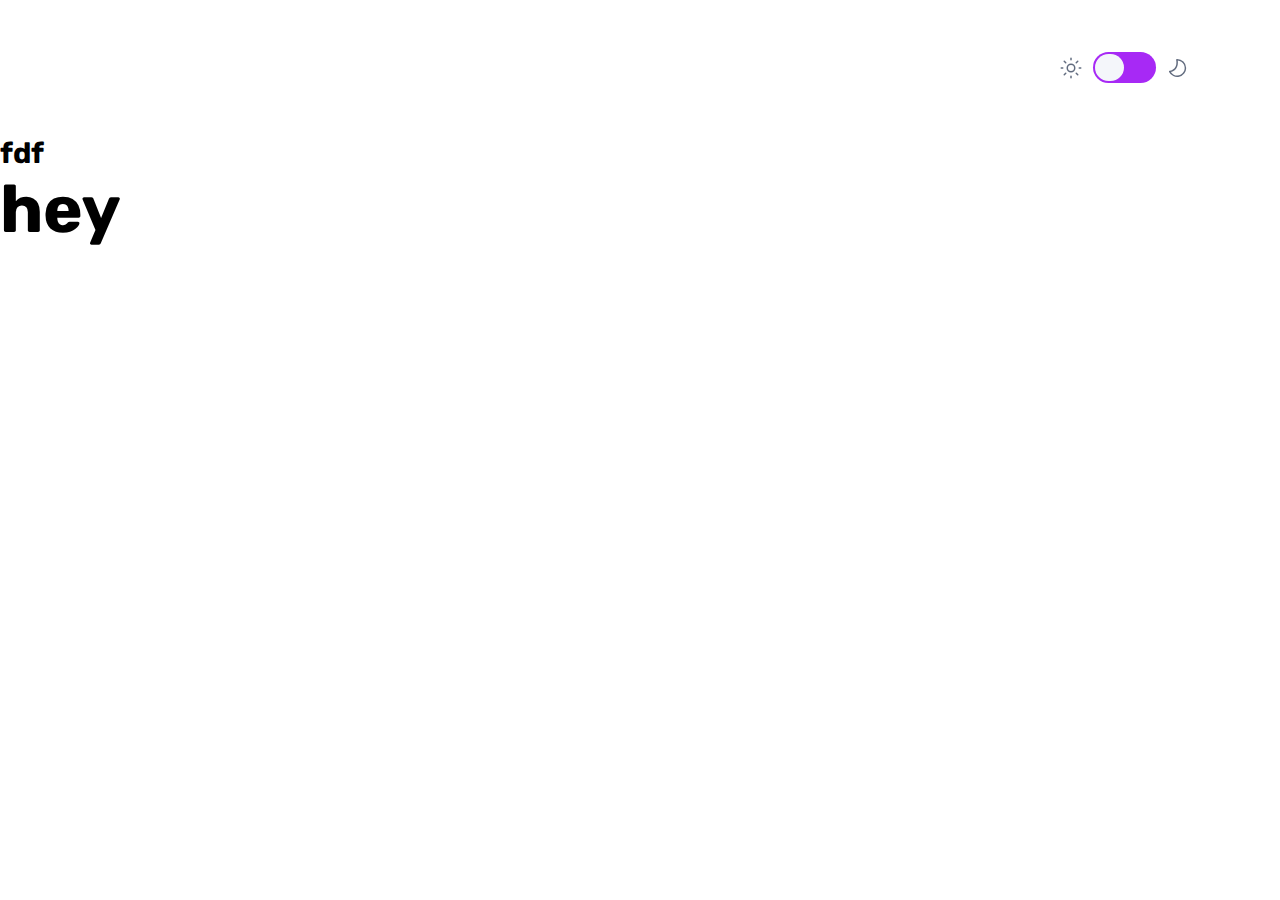
==== index.html @ ecbacd9b "added toggler in native css" ====
<!DOCTYPE html>
<html lang="en">
<head>
  <meta charset="UTF-8">
  <meta name="viewport" content="width=device-width, initial-scale=1.0">
  <link rel="stylesheet" href="compiled/styles.css">
  <title>Frontend Quiz</title>
</head>
<body>
  <header class="header">
    <figure>
      <img src="" alt="">
      <figcaption></figcaption>
    </figure>
    <div class="header__switcher">
      <img src="assets/icons/icon-sun-dark.svg" alt="sun-icon">
      <div class="header__switcher__toggleWrapper">
        <input type="checkbox" class="header__switcher__toggleWrapper__checkbox">
        <span class="header__switcher__toggleWrapper__toggle"></span>
      </div>
      <img src="assets/icons/icon-moon-dark.svg" alt="moon-icon">
    </div>
  </header>
  <main>
    <h1>fdf</h1>
    <h2>hey</h2>
  </main>
</body>
</html>
---- compiled/styles.css ----
@import"https://fonts.googleapis.com/css2?family=Rubik:ital,wght@0,300..900;1,300..900&display=swap";h1{font-size:clamp(2.4rem,3vw,2.8rem)}h2{font-size:clamp(4rem,6vw,6.4rem)}h3{font-size:clamp(3rem,3vw,3.6rem)}i{font-size:clamp(3rem,3vw,3.6rem)}h4{font-size:clamp(2.6rem,2vw,2.8rem)}button{font-size:clamp(2.6rem,2vw,2.8rem)}p{font-size:2rem}input{font-size:2rem}select{font-size:2rem}option{font-size:2rem}.header{display:flex;justify-content:space-between;padding-inline:5%;padding-block:2rem}.header__switcher{display:flex;align-items:center;gap:1rem}.header__switcher__toggleWrapper{width:6rem;height:3rem;background-color:#a729f5;border-radius:5rem;position:relative}.header__switcher__toggleWrapper__checkbox{opacity:0;position:absolute;inset:0;z-index:1;cursor:pointer}.header__switcher__toggleWrapper__toggle{height:85%;width:45%;border-radius:5rem;background-color:#f4f6fa;display:block;position:absolute;inset:.2rem auto .2rem .2rem}.header__switcher__toggleWrapper:has(.header__switcher__toggleWrapper__checkbox:checked) .header__switcher__toggleWrapper__toggle{inset:.2rem .2rem .2rem auto}@media(min-width: 765px){.header{padding-inline:7%;padding-block:5rem}}@media(min-width: 1450px){.header{padding-inline:12%}}*{font-size:65.2%;box-sizing:border-box;padding:0;margin:0;font-family:"Rubik",sans-serif}/*# sourceMappingURL=styles.css.map */
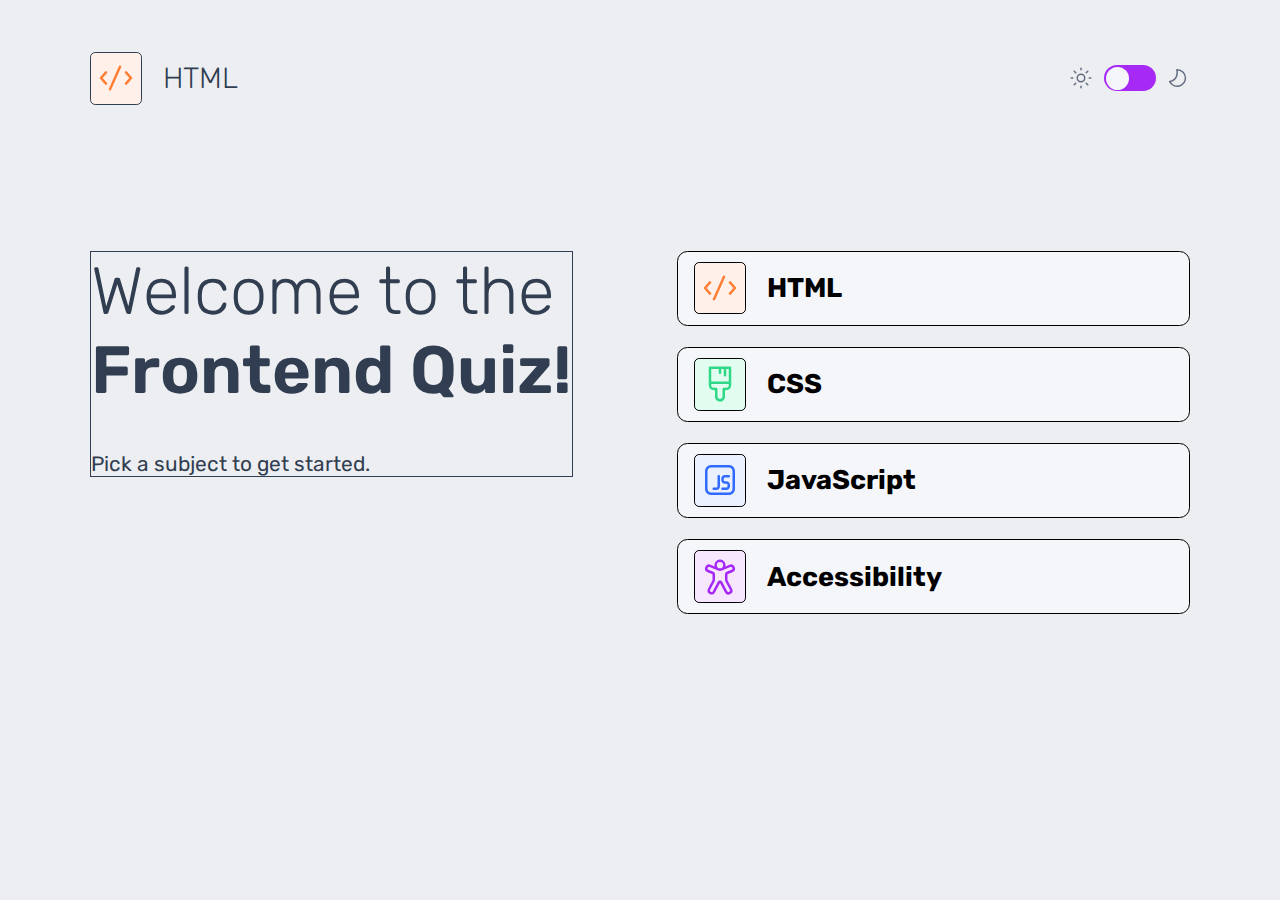
==== commit 75ccd987: "added layouts" ====
--- a/index.html
+++ b/index.html
@@ -9,21 +9,49 @@
 <body>
   <header class="header">
     <figure>
-      <img src="" alt="">
-      <figcaption></figcaption>
+      <img src="assets/icons/icon-html.svg" alt="html" class="icon-html">
+      <figcaption>
+        <h1>HTML</h1>
+      </figcaption>
     </figure>
     <div class="header__switcher">
-      <img src="assets/icons/icon-sun-dark.svg" alt="sun-icon">
+      <img src="assets/icons/icon-sun-dark.svg" alt="sun-icon" class="js-sun">
       <div class="header__switcher__toggleWrapper">
-        <input type="checkbox" class="header__switcher__toggleWrapper__checkbox">
+        <input type="checkbox" class="header__switcher__toggleWrapper__checkbox js-theme-toggler">
         <span class="header__switcher__toggleWrapper__toggle"></span>
       </div>
-      <img src="assets/icons/icon-moon-dark.svg" alt="moon-icon">
+      <img src="assets/icons/icon-moon-dark.svg" alt="moon-icon" class="js-moon">
     </div>
   </header>
   <main>
-    <h1>fdf</h1>
-    <h2>hey</h2>
+    <div>
+      <h2>
+        Welcome to the <br>
+        <span>Frontend Quiz!</span>
+      </h2>
+      <p>
+        Pick a subject to get started.
+      </p>
+    </div>
+    <aside>
+      <button>
+        <img src="assets/icons/icon-html.svg" alt="html" class="icon-html">
+        <h4>HTML</h4>
+      </button>
+      <button>
+        <img src="assets/icons/icon-css.svg" alt="css" class="icon-css">
+        <h4>CSS</h4>
+      </button>
+      <button>
+        <img src="assets/icons/icon-js.svg" alt="js" class="icon-js">
+        <h4>JavaScript</h4>
+      </button>
+      <button>
+        <img src="assets/icons/icon-accessibility.svg" alt="accessibility" class="icon-accessibility">
+        <h4>Accessibility</h4>
+      </button>
+    </aside>
   </main>
+  <script type="module" src="./js/main.js"></script>
 </body>
 </html>--- a/compiled/styles.css
+++ b/compiled/styles.css
@@ -1 +1 @@
-@import"https://fonts.googleapis.com/css2?family=Rubik:ital,wght@0,300..900;1,300..900&display=swap";h1{font-size:clamp(2.4rem,3vw,2.8rem)}h2{font-size:clamp(4rem,6vw,6.4rem)}h3{font-size:clamp(3rem,3vw,3.6rem)}i{font-size:clamp(3rem,3vw,3.6rem)}h4{font-size:clamp(2.6rem,2vw,2.8rem)}button{font-size:clamp(2.6rem,2vw,2.8rem)}p{font-size:2rem}input{font-size:2rem}select{font-size:2rem}option{font-size:2rem}.header{display:flex;justify-content:space-between;padding-inline:5%;padding-block:2rem}.header__switcher{display:flex;align-items:center;gap:1rem}.header__switcher__toggleWrapper{width:6rem;height:3rem;background-color:#a729f5;border-radius:5rem;position:relative}.header__switcher__toggleWrapper__checkbox{opacity:0;position:absolute;inset:0;z-index:1;cursor:pointer}.header__switcher__toggleWrapper__toggle{height:85%;width:45%;border-radius:5rem;background-color:#f4f6fa;display:block;position:absolute;inset:.2rem auto .2rem .2rem}.header__switcher__toggleWrapper:has(.header__switcher__toggleWrapper__checkbox:checked) .header__switcher__toggleWrapper__toggle{inset:.2rem .2rem .2rem auto}@media(min-width: 765px){.header{padding-inline:7%;padding-block:5rem}}@media(min-width: 1450px){.header{padding-inline:12%}}*{font-size:65.2%;box-sizing:border-box;padding:0;margin:0;font-family:"Rubik",sans-serif}/*# sourceMappingURL=styles.css.map */+@import"https://fonts.googleapis.com/css2?family=Rubik:ital,wght@0,300..900;1,300..900&display=swap";*{font-size:65.2%;box-sizing:border-box;padding:0;margin:0;font-family:"Rubik",sans-serif;-webkit-tap-highlight-color:rgba(0,0,0,0)}h1{font-size:clamp(2.4rem,3vw,2.8rem)}h2{font-size:clamp(4rem,6vw,6.4rem)}h3{font-size:clamp(3rem,3vw,3.6rem)}i{font-size:clamp(3rem,3vw,3.6rem)}h4{font-size:clamp(2.6rem,2vw,2.8rem)}button{font-size:clamp(2.6rem,2vw,2.8rem)}p{font-size:2rem}input{font-size:2rem}select{font-size:2rem}option{font-size:2rem}span{font-size:inherit}h1,h2{font-weight:300}.icon-html{background-color:#fff1e9}.icon-css{background-color:#e0fdef}.icon-js{background-color:#ebf0ff}.icon-accessibility{background-color:#f6e7ff}.icon-html,.icon-css,.icon-js,.icon-accessibility{border:1px solid;padding:.5rem;border-radius:.5rem}.header{display:flex;justify-content:space-between;padding-inline:5%;padding-block:2rem}.header figure{display:flex;align-items:center;gap:2rem}.header__switcher{display:flex;align-items:center;gap:1rem}.header__switcher__toggleWrapper{width:5rem;height:2.5rem;background-color:#a729f5;border-radius:5rem;position:relative}.header__switcher__toggleWrapper__checkbox{opacity:0;position:absolute;inset:0;z-index:1;cursor:pointer}.header__switcher__toggleWrapper__toggle{height:85%;width:45%;border-radius:5rem;background-color:#f4f6fa;display:block;position:absolute;inset:.2rem auto .2rem .2rem}.header__switcher__toggleWrapper:has(.header__switcher__toggleWrapper__checkbox:checked) .header__switcher__toggleWrapper__toggle{inset:.2rem .2rem .2rem auto}@media(min-width: 765px){.header{padding-inline:7%;padding-block:5rem}}@media(min-width: 1450px){.header{padding-inline:12%}}main{padding-inline:5%;margin-block:4rem;display:flex;align-items:center;flex-direction:row;align-items:start;gap:10rem}main div{display:flex;align-items:center;flex-direction:row;align-items:start;gap:4rem;flex-direction:column;border:1px solid;width:-moz-fit-content;width:fit-content}main div h2 span{font-weight:600}main aside{display:flex;align-items:center;flex-direction:column;align-items:stretch;gap:2rem;flex-grow:1}main aside button{display:flex;align-items:center;flex-direction:_;align-items:center;gap:2rem;border:1px solid;padding:1rem 1.5rem;border-radius:1rem;background-color:#f4f6fa;cursor:pointer}@media(min-width: 765px){main{padding-inline:7%;padding-block:5rem}}@media(min-width: 1450px){main{padding-inline:12%}}body{background-color:rgba(229,231,235,.7);color:#313e51}.dark{background-color:#313e51;color:#f4f6fa}/*# sourceMappingURL=styles.css.map */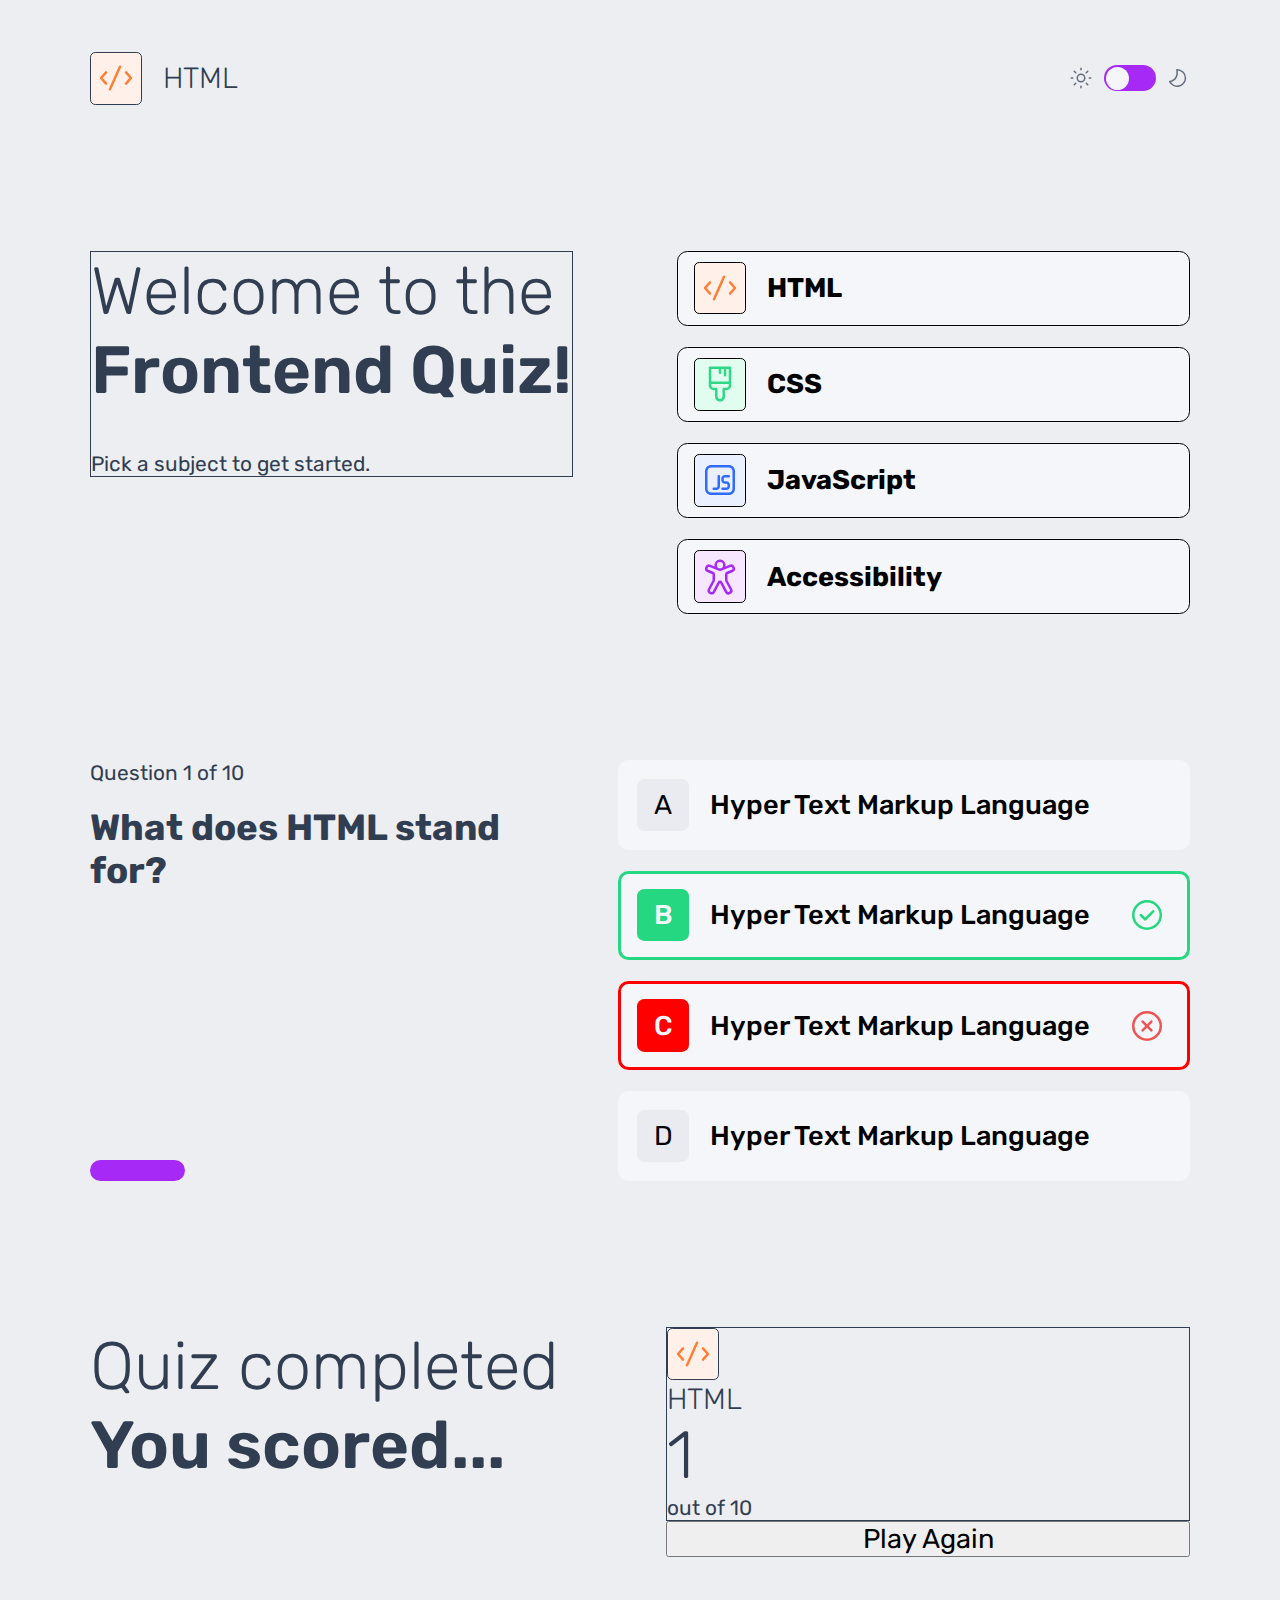
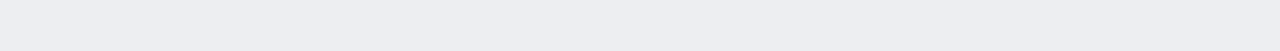
==== commit 0bc0d6c6: "added menu stylings" ====
--- a/index.html
+++ b/index.html
@@ -9,30 +9,32 @@
 <body>
   <header class="header">
     <figure>
-      <img src="assets/icons/icon-html.svg" alt="html" class="icon-html">
+      <img src="assets/icons/icon-html.svg" alt="html" class="icon-html" draggable="false">
       <figcaption>
         <h1>HTML</h1>
       </figcaption>
     </figure>
     <div class="header__switcher">
-      <img src="assets/icons/icon-sun-dark.svg" alt="sun-icon" class="js-sun">
+      <img src="assets/icons/icon-sun-dark.svg" alt="sun-icon" class="js-sun" draggable="false">
       <div class="header__switcher__toggleWrapper">
         <input type="checkbox" class="header__switcher__toggleWrapper__checkbox js-theme-toggler">
         <span class="header__switcher__toggleWrapper__toggle"></span>
       </div>
-      <img src="assets/icons/icon-moon-dark.svg" alt="moon-icon" class="js-moon">
+      <img src="assets/icons/icon-moon-dark.svg" alt="moon-icon" class="js-moon" draggable="false">
     </div>
   </header>
   <main>
-    <div>
-      <h2>
-        Welcome to the <br>
-        <span>Frontend Quiz!</span>
-      </h2>
-      <p>
-        Pick a subject to get started.
-      </p>
-    </div>
+    <!--MENU-->
+    <article class="menu">
+      <div>
+        <h2>
+          Welcome to the <br>
+          <span>Frontend Quiz!</span>
+        </h2>
+        <p>
+          Pick a subject to get started.
+        </p>
+      </div>
     <aside>
       <button>
         <img src="assets/icons/icon-html.svg" alt="html" class="icon-html">
@@ -51,6 +53,61 @@
         <h4>Accessibility</h4>
       </button>
     </aside>
+    </article>
+    <!--Quiz-->
+    <article class="quiz">
+    <div class="quiz__left">
+      <div class="quiz__left__content">
+        <p>
+          Question <span>1</span> of <span>10</span>
+        </p>
+        <h3>What does HTML stand for?</h3>
+      </div>
+      <div class="quiz__left__progress-bar">
+        <span></span>
+      </div>
+    </div>
+    <div class="quiz__options">
+      <button class="quiz__options__option">
+        <span>A</span>
+        <h4>Hyper Text Markup Language</h4>
+      </button>
+      <button class="quiz__options__option correct">
+        <span>B</span>
+        <h4>Hyper Text Markup Language</h4>
+        <img src="assets/icons/icon-correct.svg" alt="correct">
+      </button>
+      <button class="quiz__options__option incorrect">
+        <span>C</span>
+        <h4>Hyper Text Markup Language</h4>
+        <img src="assets/icons/icon-incorrect.svg" alt="">
+      </button>
+      <button class="quiz__options__option">
+        <span>D</span>
+        <h4>Hyper Text Markup Language</h4>
+      </button>
+    </div>
+    </article>
+    <!--Result-->
+    <article class="result">
+      <h2 class="result__heading">
+        Quiz completed <br>
+        <span>You scored...</span>
+      </h2>
+      <aside class="result__body">
+        <div class="result__body__content">
+          <figure>
+            <img src="assets/icons/icon-html.svg" alt="html" class="icon-html" draggable="false">
+            <figcaption>
+              <h1>HTML</h1>
+            </figcaption>
+          </figure>
+          <h2>1</h2>
+          <p>out of <span>10</span></p>
+        </div>
+        <button class="result__body__btn">Play Again</button>
+      </aside>
+    </article>
   </main>
   <script type="module" src="./js/main.js"></script>
 </body>
--- a/compiled/styles.css
+++ b/compiled/styles.css
@@ -1 +1 @@
-@import"https://fonts.googleapis.com/css2?family=Rubik:ital,wght@0,300..900;1,300..900&display=swap";*{font-size:65.2%;box-sizing:border-box;padding:0;margin:0;font-family:"Rubik",sans-serif;-webkit-tap-highlight-color:rgba(0,0,0,0)}h1{font-size:clamp(2.4rem,3vw,2.8rem)}h2{font-size:clamp(4rem,6vw,6.4rem)}h3{font-size:clamp(3rem,3vw,3.6rem)}i{font-size:clamp(3rem,3vw,3.6rem)}h4{font-size:clamp(2.6rem,2vw,2.8rem)}button{font-size:clamp(2.6rem,2vw,2.8rem)}p{font-size:2rem}input{font-size:2rem}select{font-size:2rem}option{font-size:2rem}span{font-size:inherit}h1,h2{font-weight:300}.icon-html{background-color:#fff1e9}.icon-css{background-color:#e0fdef}.icon-js{background-color:#ebf0ff}.icon-accessibility{background-color:#f6e7ff}.icon-html,.icon-css,.icon-js,.icon-accessibility{border:1px solid;padding:.5rem;border-radius:.5rem}.header{display:flex;justify-content:space-between;padding-inline:5%;padding-block:2rem}.header figure{display:flex;align-items:center;gap:2rem}.header__switcher{display:flex;align-items:center;gap:1rem}.header__switcher__toggleWrapper{width:5rem;height:2.5rem;background-color:#a729f5;border-radius:5rem;position:relative}.header__switcher__toggleWrapper__checkbox{opacity:0;position:absolute;inset:0;z-index:1;cursor:pointer}.header__switcher__toggleWrapper__toggle{height:85%;width:45%;border-radius:5rem;background-color:#f4f6fa;display:block;position:absolute;inset:.2rem auto .2rem .2rem}.header__switcher__toggleWrapper:has(.header__switcher__toggleWrapper__checkbox:checked) .header__switcher__toggleWrapper__toggle{inset:.2rem .2rem .2rem auto}@media(min-width: 765px){.header{padding-inline:7%;padding-block:5rem}}@media(min-width: 1450px){.header{padding-inline:12%}}main{padding-inline:5%;margin-block:4rem;display:flex;align-items:center;flex-direction:row;align-items:start;gap:10rem}main div{display:flex;align-items:center;flex-direction:row;align-items:start;gap:4rem;flex-direction:column;border:1px solid;width:-moz-fit-content;width:fit-content}main div h2 span{font-weight:600}main aside{display:flex;align-items:center;flex-direction:column;align-items:stretch;gap:2rem;flex-grow:1}main aside button{display:flex;align-items:center;flex-direction:_;align-items:center;gap:2rem;border:1px solid;padding:1rem 1.5rem;border-radius:1rem;background-color:#f4f6fa;cursor:pointer}@media(min-width: 765px){main{padding-inline:7%;padding-block:5rem}}@media(min-width: 1450px){main{padding-inline:12%}}body{background-color:rgba(229,231,235,.7);color:#313e51}.dark{background-color:#313e51;color:#f4f6fa}/*# sourceMappingURL=styles.css.map */+@import"https://fonts.googleapis.com/css2?family=Rubik:ital,wght@0,300..900;1,300..900&display=swap";*{font-size:65.2%;box-sizing:border-box;padding:0;margin:0;font-family:"Rubik",sans-serif;-webkit-tap-highlight-color:rgba(0,0,0,0)}h1{font-size:clamp(2.4rem,3vw,2.8rem)}h2{font-size:clamp(4rem,6vw,6.4rem)}h3{font-size:clamp(3rem,3vw,3.5rem)}h4{font-size:clamp(2.6rem,2vw,2.6rem)}button{font-size:clamp(2.6rem,2vw,2.6rem)}p{font-size:2rem}input{font-size:2rem}select{font-size:2rem}option{font-size:2rem}span{font-size:inherit}h1,h2{font-weight:300}.icon-html{background-color:#fff1e9}.icon-css{background-color:#e0fdef}.icon-js{background-color:#ebf0ff}.icon-accessibility{background-color:#f6e7ff}.icon-html,.icon-css,.icon-js,.icon-accessibility{border:1px solid;padding:.5rem;border-radius:.5rem}.header{display:flex;justify-content:space-between;padding-inline:5%;padding-block:2rem}.header figure{display:flex;align-items:center;gap:2rem}.header__switcher{display:flex;align-items:center;gap:1rem}.header__switcher__toggleWrapper{width:5rem;height:2.5rem;background-color:#a729f5;border-radius:5rem;position:relative}.header__switcher__toggleWrapper__checkbox{opacity:0;position:absolute;inset:0;z-index:1;cursor:pointer}.header__switcher__toggleWrapper__toggle{height:85%;width:45%;border-radius:5rem;background-color:#f4f6fa;display:block;position:absolute;inset:.2rem auto .2rem .2rem}.header__switcher__toggleWrapper:has(.header__switcher__toggleWrapper__checkbox:checked) .header__switcher__toggleWrapper__toggle{inset:.2rem .2rem .2rem auto}@media(min-width: 765px){.header{padding-inline:7%;padding-block:5rem}}@media(min-width: 1450px){.header{padding-inline:12%}}.menu{padding-inline:5%;margin-block:4rem;display:flex;align-items:center;flex-direction:row;align-items:start;gap:10rem}.menu div{display:flex;align-items:center;flex-direction:row;align-items:start;gap:4rem;flex-direction:column;border:1px solid;width:-moz-fit-content;width:fit-content}.menu div h2 span{font-weight:600}.menu aside{display:flex;align-items:center;flex-direction:column;align-items:stretch;gap:2rem;flex-grow:1}.menu aside button{display:flex;align-items:center;flex-direction:_;align-items:center;gap:2rem;border:1px solid;padding:1rem 1.5rem;border-radius:1rem;background-color:#f4f6fa;cursor:pointer}@media(min-width: 765px){.menu{padding-inline:7%;padding-block:5rem}}@media(min-width: 1450px){.menu{padding-inline:12%}}.quiz{padding-inline:5%;margin-block:4rem;display:grid;grid-template-columns:1fr 1.2fr;gap:5rem}.quiz__left{display:flex;align-items:center;flex-direction:column;align-items:start;gap:_;justify-content:space-between}.quiz__left__content{display:flex;align-items:center;flex-direction:column;align-items:start;gap:2rem}.quiz__left__progress-bar{width:100%;height:2rem;display:grid;grid-template-columns:1fr}.quiz__left__progress-bar span{width:20%;background-color:#a729f5;border-radius:1rem}.quiz__options{display:grid;grid-template-columns:1fr;gap:2rem}.quiz__options__option{display:flex;align-items:center;flex-direction:_;align-items:center;gap:2rem;padding:1.5rem;border-radius:1rem;cursor:pointer;border:3px solid rgba(0,0,0,0);transition:.3s;background-color:#f4f6fa}.quiz__options__option span{width:5rem;aspect-ratio:1/1;display:flex;align-items:center;flex-direction:_;align-items:center;gap:_;justify-content:center;border-radius:.7rem;background-color:rgba(229,231,235,.7)}.quiz__options__option h4{font-weight:500}.quiz__options__option:hover,.quiz__options__option:focus{border-color:#a729f5}.quiz__options__option:hover span,.quiz__options__option:focus span{background:rgba(167,41,245,.1);color:#a729f5;font-weight:500}.quiz__options__option:focus span{background:#a729f5;color:#f4f6fa}.quiz__options .correct,.quiz__options .incorrect{border-color:#26d782;gap:2rem;position:relative}.quiz__options .correct span,.quiz__options .incorrect span{background:#26d782;color:#f4f6fa;font-weight:500}.quiz__options .correct img,.quiz__options .incorrect img{position:absolute;inset:50% 2rem auto auto;transform:translateY(-50%)}.quiz__options .incorrect{border-color:red}.quiz__options .incorrect span{background-color:red}@media(min-width: 765px){.quiz{padding-inline:7%;padding-block:5rem}}@media(min-width: 1450px){.quiz{padding-inline:12%}}.result{padding-inline:5%;margin-block:4rem;display:grid;grid-template-columns:1fr 1fr;gap:5rem}.result__heading span{font-weight:600}.result__body{display:grid}.result__body__content{border:1px solid}@media(min-width: 765px){.result{padding-inline:7%;padding-block:5rem}}@media(min-width: 1450px){.result{padding-inline:12%}}body{background-color:rgba(229,231,235,.7);color:#313e51}.dark{background-color:#313e51;color:#f4f6fa}/*# sourceMappingURL=styles.css.map */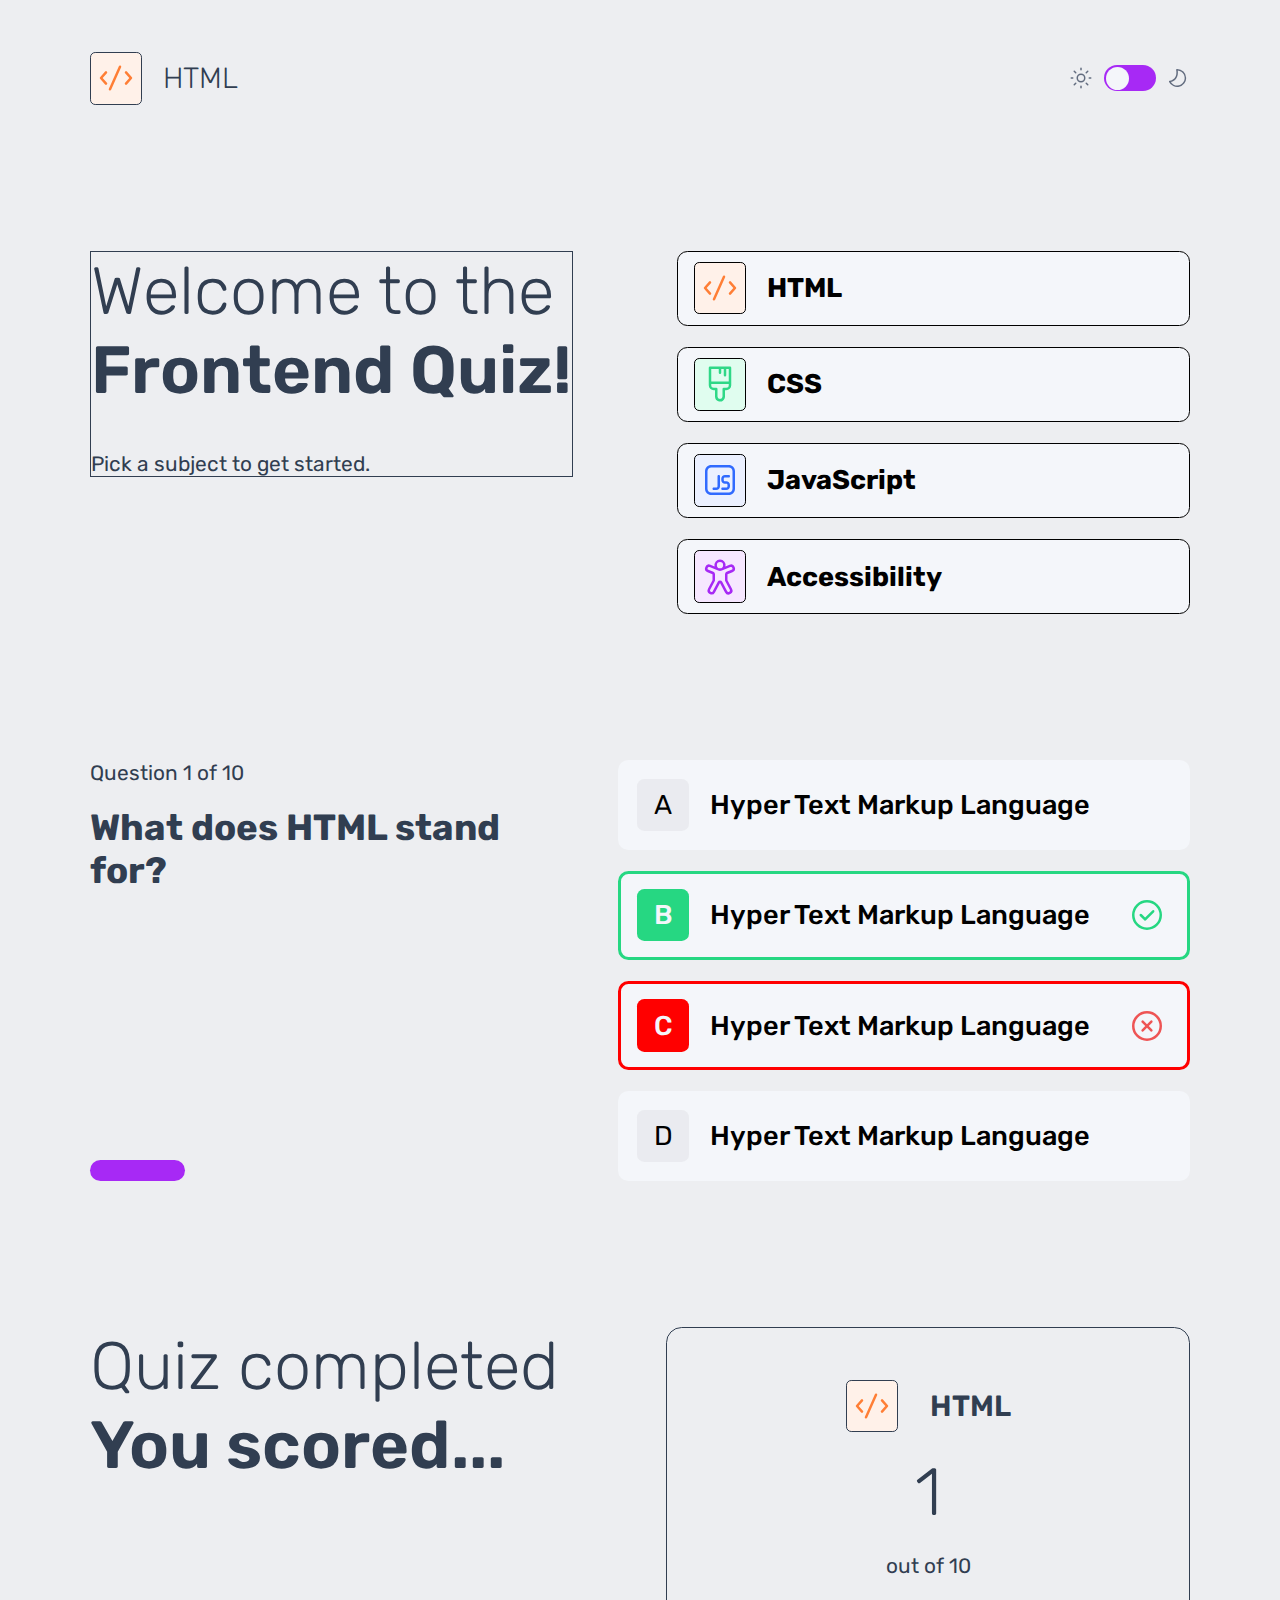
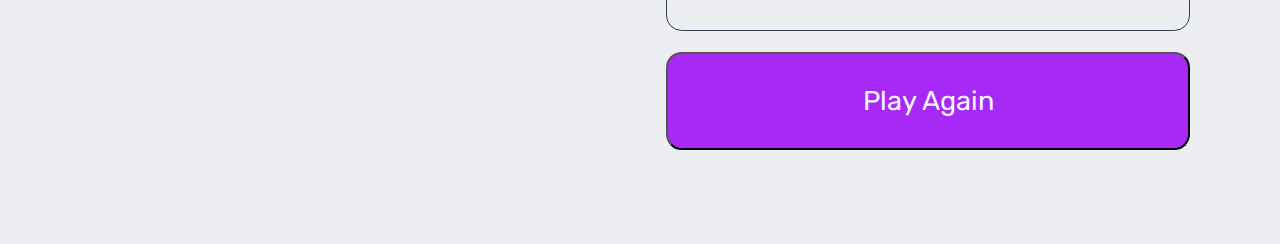
==== commit 93c3a1e8: "added button component" ====
--- a/index.html
+++ b/index.html
@@ -105,7 +105,7 @@
           <h2>1</h2>
           <p>out of <span>10</span></p>
         </div>
-        <button class="result__body__btn">Play Again</button>
+        <button class="btn">Play Again</button>
       </aside>
     </article>
   </main>
--- a/compiled/styles.css
+++ b/compiled/styles.css
@@ -1 +1 @@
-@import"https://fonts.googleapis.com/css2?family=Rubik:ital,wght@0,300..900;1,300..900&display=swap";*{font-size:65.2%;box-sizing:border-box;padding:0;margin:0;font-family:"Rubik",sans-serif;-webkit-tap-highlight-color:rgba(0,0,0,0)}h1{font-size:clamp(2.4rem,3vw,2.8rem)}h2{font-size:clamp(4rem,6vw,6.4rem)}h3{font-size:clamp(3rem,3vw,3.5rem)}h4{font-size:clamp(2.6rem,2vw,2.6rem)}button{font-size:clamp(2.6rem,2vw,2.6rem)}p{font-size:2rem}input{font-size:2rem}select{font-size:2rem}option{font-size:2rem}span{font-size:inherit}h1,h2{font-weight:300}.icon-html{background-color:#fff1e9}.icon-css{background-color:#e0fdef}.icon-js{background-color:#ebf0ff}.icon-accessibility{background-color:#f6e7ff}.icon-html,.icon-css,.icon-js,.icon-accessibility{border:1px solid;padding:.5rem;border-radius:.5rem}.header{display:flex;justify-content:space-between;padding-inline:5%;padding-block:2rem}.header figure{display:flex;align-items:center;gap:2rem}.header__switcher{display:flex;align-items:center;gap:1rem}.header__switcher__toggleWrapper{width:5rem;height:2.5rem;background-color:#a729f5;border-radius:5rem;position:relative}.header__switcher__toggleWrapper__checkbox{opacity:0;position:absolute;inset:0;z-index:1;cursor:pointer}.header__switcher__toggleWrapper__toggle{height:85%;width:45%;border-radius:5rem;background-color:#f4f6fa;display:block;position:absolute;inset:.2rem auto .2rem .2rem}.header__switcher__toggleWrapper:has(.header__switcher__toggleWrapper__checkbox:checked) .header__switcher__toggleWrapper__toggle{inset:.2rem .2rem .2rem auto}@media(min-width: 765px){.header{padding-inline:7%;padding-block:5rem}}@media(min-width: 1450px){.header{padding-inline:12%}}.menu{padding-inline:5%;margin-block:4rem;display:flex;align-items:center;flex-direction:row;align-items:start;gap:10rem}.menu div{display:flex;align-items:center;flex-direction:row;align-items:start;gap:4rem;flex-direction:column;border:1px solid;width:-moz-fit-content;width:fit-content}.menu div h2 span{font-weight:600}.menu aside{display:flex;align-items:center;flex-direction:column;align-items:stretch;gap:2rem;flex-grow:1}.menu aside button{display:flex;align-items:center;flex-direction:_;align-items:center;gap:2rem;border:1px solid;padding:1rem 1.5rem;border-radius:1rem;background-color:#f4f6fa;cursor:pointer}@media(min-width: 765px){.menu{padding-inline:7%;padding-block:5rem}}@media(min-width: 1450px){.menu{padding-inline:12%}}.quiz{padding-inline:5%;margin-block:4rem;display:grid;grid-template-columns:1fr 1.2fr;gap:5rem}.quiz__left{display:flex;align-items:center;flex-direction:column;align-items:start;gap:_;justify-content:space-between}.quiz__left__content{display:flex;align-items:center;flex-direction:column;align-items:start;gap:2rem}.quiz__left__progress-bar{width:100%;height:2rem;display:grid;grid-template-columns:1fr}.quiz__left__progress-bar span{width:20%;background-color:#a729f5;border-radius:1rem}.quiz__options{display:grid;grid-template-columns:1fr;gap:2rem}.quiz__options__option{display:flex;align-items:center;flex-direction:_;align-items:center;gap:2rem;padding:1.5rem;border-radius:1rem;cursor:pointer;border:3px solid rgba(0,0,0,0);transition:.3s;background-color:#f4f6fa}.quiz__options__option span{width:5rem;aspect-ratio:1/1;display:flex;align-items:center;flex-direction:_;align-items:center;gap:_;justify-content:center;border-radius:.7rem;background-color:rgba(229,231,235,.7)}.quiz__options__option h4{font-weight:500}.quiz__options__option:hover,.quiz__options__option:focus{border-color:#a729f5}.quiz__options__option:hover span,.quiz__options__option:focus span{background:rgba(167,41,245,.1);color:#a729f5;font-weight:500}.quiz__options__option:focus span{background:#a729f5;color:#f4f6fa}.quiz__options .correct,.quiz__options .incorrect{border-color:#26d782;gap:2rem;position:relative}.quiz__options .correct span,.quiz__options .incorrect span{background:#26d782;color:#f4f6fa;font-weight:500}.quiz__options .correct img,.quiz__options .incorrect img{position:absolute;inset:50% 2rem auto auto;transform:translateY(-50%)}.quiz__options .incorrect{border-color:red}.quiz__options .incorrect span{background-color:red}@media(min-width: 765px){.quiz{padding-inline:7%;padding-block:5rem}}@media(min-width: 1450px){.quiz{padding-inline:12%}}.result{padding-inline:5%;margin-block:4rem;display:grid;grid-template-columns:1fr 1fr;gap:5rem}.result__heading span{font-weight:600}.result__body{display:grid}.result__body__content{border:1px solid}@media(min-width: 765px){.result{padding-inline:7%;padding-block:5rem}}@media(min-width: 1450px){.result{padding-inline:12%}}body{background-color:rgba(229,231,235,.7);color:#313e51}.dark{background-color:#313e51;color:#f4f6fa}/*# sourceMappingURL=styles.css.map */+@import"https://fonts.googleapis.com/css2?family=Rubik:ital,wght@0,300..900;1,300..900&display=swap";*{font-size:65.2%;box-sizing:border-box;padding:0;margin:0;font-family:"Rubik",sans-serif;-webkit-tap-highlight-color:rgba(0,0,0,0)}h1{font-size:clamp(2.4rem,3vw,2.8rem)}h2{font-size:clamp(4rem,6vw,6.4rem)}h3{font-size:clamp(3rem,3vw,3.5rem)}h4{font-size:clamp(2.6rem,2vw,2.6rem)}button{font-size:clamp(2.6rem,2vw,2.6rem)}p{font-size:2rem}input{font-size:2rem}select{font-size:2rem}option{font-size:2rem}span{font-size:inherit}h1,h2{font-weight:300}.icon-html{background-color:#fff1e9}.icon-css{background-color:#e0fdef}.icon-js{background-color:#ebf0ff}.icon-accessibility{background-color:#f6e7ff}.icon-html,.icon-css,.icon-js,.icon-accessibility{border:1px solid;padding:.5rem;border-radius:.5rem}.header{display:flex;justify-content:space-between;padding-inline:5%;padding-block:2rem}.header figure{display:flex;align-items:center;gap:2rem}.header__switcher{display:flex;align-items:center;gap:1rem}.header__switcher__toggleWrapper{width:5rem;height:2.5rem;background-color:#a729f5;border-radius:5rem;position:relative}.header__switcher__toggleWrapper__checkbox{opacity:0;position:absolute;inset:0;z-index:1;cursor:pointer}.header__switcher__toggleWrapper__toggle{height:85%;width:45%;border-radius:5rem;background-color:#f4f6fa;display:block;position:absolute;inset:.2rem auto .2rem .2rem}.header__switcher__toggleWrapper:has(.header__switcher__toggleWrapper__checkbox:checked) .header__switcher__toggleWrapper__toggle{inset:.2rem .2rem .2rem auto}@media(min-width: 765px){.header{padding-inline:7%;padding-block:5rem}}@media(min-width: 1450px){.header{padding-inline:12%}}.menu{padding-inline:5%;margin-block:4rem;display:flex;align-items:center;flex-direction:row;align-items:start;gap:10rem}.menu div{display:flex;align-items:center;flex-direction:row;align-items:start;gap:4rem;flex-direction:column;border:1px solid;width:-moz-fit-content;width:fit-content}.menu div h2 span{font-weight:600}.menu aside{display:flex;align-items:center;flex-direction:column;align-items:stretch;gap:2rem;flex-grow:1}.menu aside button{display:flex;align-items:center;flex-direction:_;align-items:center;gap:2rem;border:1px solid;padding:1rem 1.5rem;border-radius:1rem;background-color:#f4f6fa;cursor:pointer}@media(min-width: 765px){.menu{padding-inline:7%;padding-block:5rem}}@media(min-width: 1450px){.menu{padding-inline:12%}}.quiz{padding-inline:5%;margin-block:4rem;display:grid;grid-template-columns:1fr 1.2fr;gap:5rem}.quiz__left{display:flex;align-items:center;flex-direction:column;align-items:start;gap:_;justify-content:space-between}.quiz__left__content{display:flex;align-items:center;flex-direction:column;align-items:start;gap:2rem}.quiz__left__progress-bar{width:100%;height:2rem;display:grid;grid-template-columns:1fr}.quiz__left__progress-bar span{width:20%;background-color:#a729f5;border-radius:1rem}.quiz__options{display:grid;grid-template-columns:1fr;gap:2rem}.quiz__options__option{display:flex;align-items:center;flex-direction:_;align-items:center;gap:2rem;padding:1.5rem;border-radius:1rem;cursor:pointer;border:3px solid rgba(0,0,0,0);transition:.3s;background-color:#f4f6fa}.quiz__options__option span{width:5rem;aspect-ratio:1/1;display:flex;align-items:center;flex-direction:_;align-items:center;gap:_;justify-content:center;border-radius:.7rem;background-color:rgba(229,231,235,.7)}.quiz__options__option h4{font-weight:500}.quiz__options__option:hover,.quiz__options__option:focus{border-color:#a729f5}.quiz__options__option:hover span,.quiz__options__option:focus span{background:rgba(167,41,245,.1);color:#a729f5;font-weight:500}.quiz__options__option:focus span{background:#a729f5;color:#f4f6fa}.quiz__options .correct,.quiz__options .incorrect{border-color:#26d782;gap:2rem;position:relative}.quiz__options .correct span,.quiz__options .incorrect span{background:#26d782;color:#f4f6fa;font-weight:500}.quiz__options .correct img,.quiz__options .incorrect img{position:absolute;inset:50% 2rem auto auto;transform:translateY(-50%)}.quiz__options .incorrect{border-color:red}.quiz__options .incorrect span{background-color:red}@media(min-width: 765px){.quiz{padding-inline:7%;padding-block:5rem}}@media(min-width: 1450px){.quiz{padding-inline:12%}}.result{padding-inline:5%;margin-block:4rem;display:grid;grid-template-columns:1fr 1fr;gap:5rem}.result__heading span{font-weight:600}.result__body{display:grid;gap:2rem}.result__body__content{border:1px solid;padding-block:5rem;display:flex;align-items:center;flex-direction:column;align-items:center;gap:2rem;border-radius:1.5rem}.result__body__content figure{display:flex;align-items:center;flex-direction:_;align-items:center;gap:3rem}.result__body__content figure figcaption h1{font-weight:600}@media(min-width: 765px){.result{padding-inline:7%;padding-block:5rem}}@media(min-width: 1450px){.result{padding-inline:12%}}body{background-color:rgba(229,231,235,.7);color:#313e51}.dark{background-color:#313e51;color:#f4f6fa}.btn{padding-block:3rem;color:#f4f6fa;background-color:#a729f5;border-radius:1.5rem;cursor:pointer}/*# sourceMappingURL=styles.css.map */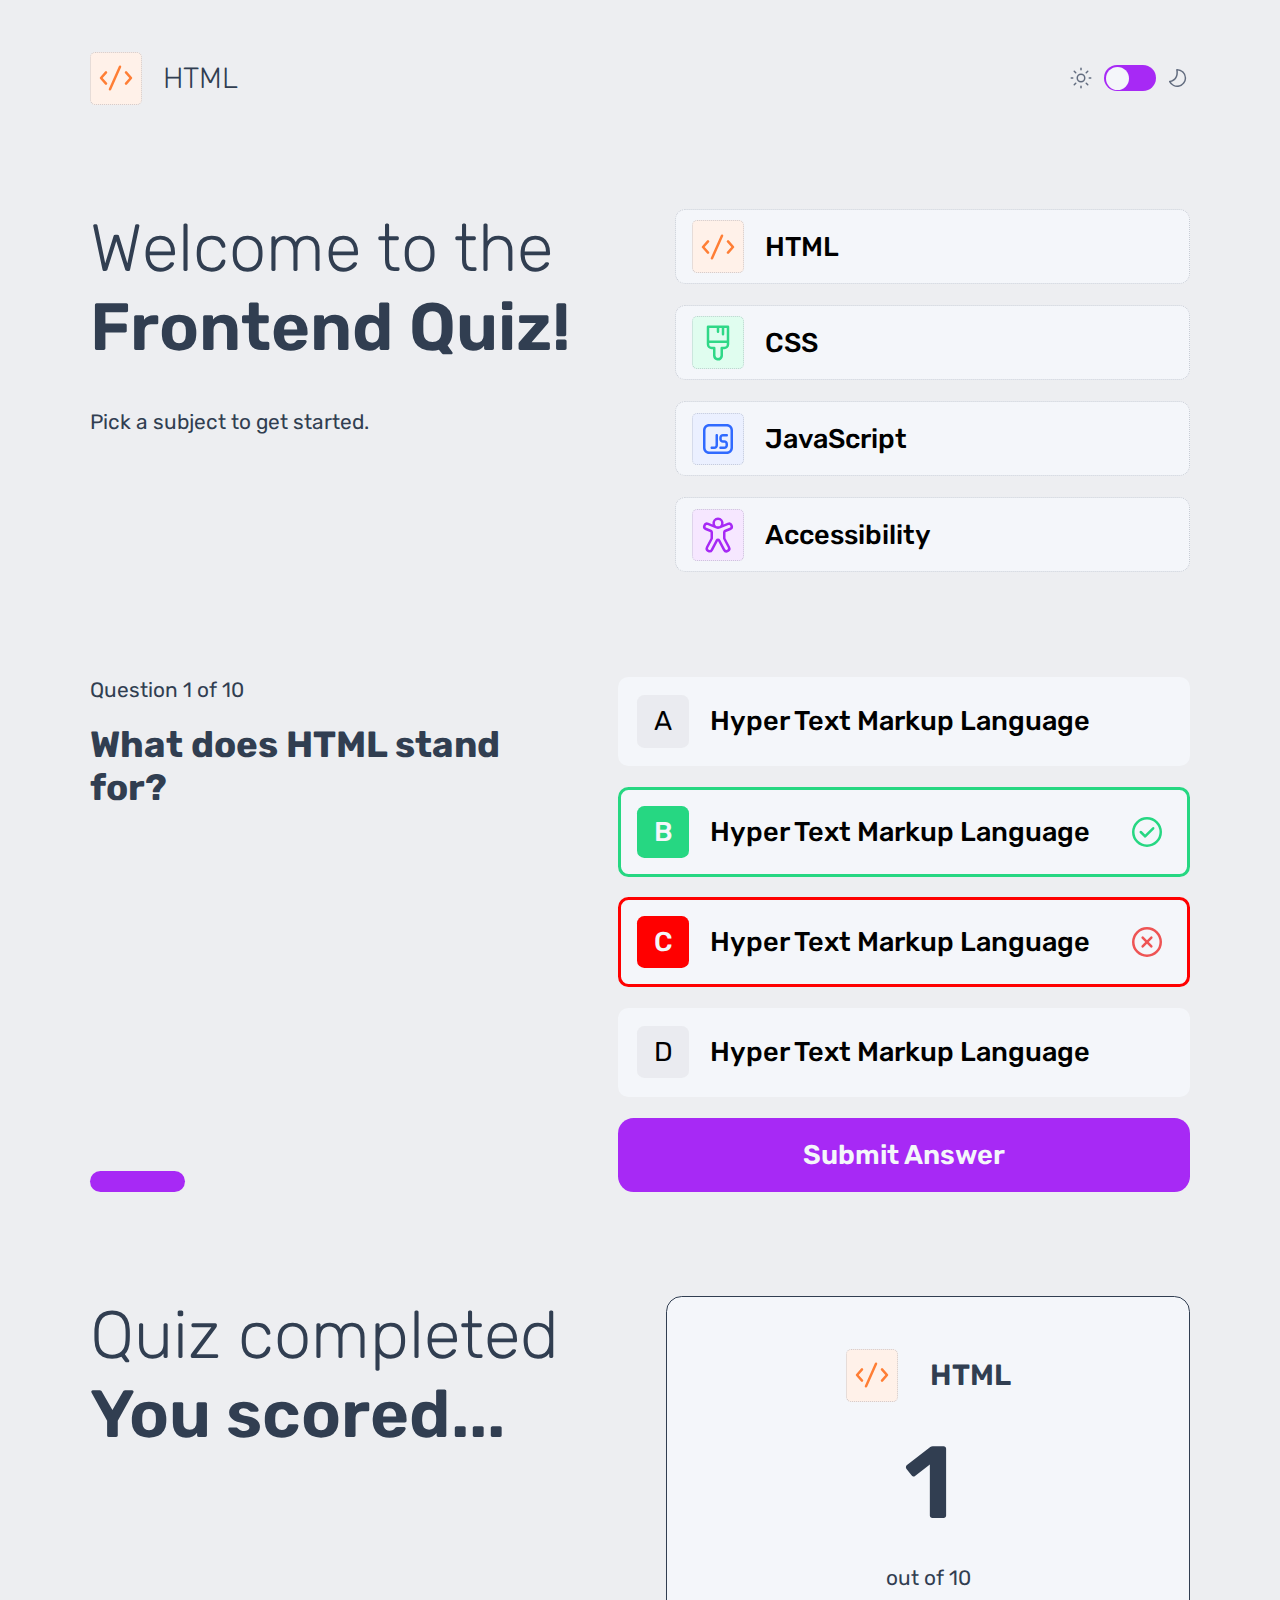
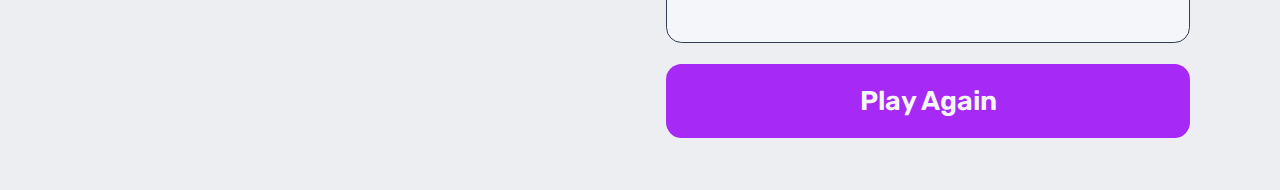
==== commit 689d2fad: "added all css layouts" ====
--- a/index.html
+++ b/index.html
@@ -36,19 +36,19 @@
         </p>
       </div>
     <aside>
-      <button>
+      <button class="box">
         <img src="assets/icons/icon-html.svg" alt="html" class="icon-html">
         <h4>HTML</h4>
       </button>
-      <button>
+      <button  class="box">
         <img src="assets/icons/icon-css.svg" alt="css" class="icon-css">
         <h4>CSS</h4>
       </button>
-      <button>
+      <button  class="box">
         <img src="assets/icons/icon-js.svg" alt="js" class="icon-js">
         <h4>JavaScript</h4>
       </button>
-      <button>
+      <button  class="box">
         <img src="assets/icons/icon-accessibility.svg" alt="accessibility" class="icon-accessibility">
         <h4>Accessibility</h4>
       </button>
@@ -68,24 +68,25 @@
       </div>
     </div>
     <div class="quiz__options">
-      <button class="quiz__options__option">
-        <span>A</span>
+      <button class="quiz__options__option box">
+        <span class="variant">A</span>
         <h4>Hyper Text Markup Language</h4>
       </button>
-      <button class="quiz__options__option correct">
-        <span>B</span>
+      <button class="quiz__options__option box correct">
+        <span class="variant">B</span>
         <h4>Hyper Text Markup Language</h4>
         <img src="assets/icons/icon-correct.svg" alt="correct">
       </button>
-      <button class="quiz__options__option incorrect">
-        <span>C</span>
+      <button class="quiz__options__option box incorrect">
+        <span class="variant">C</span>
         <h4>Hyper Text Markup Language</h4>
         <img src="assets/icons/icon-incorrect.svg" alt="">
       </button>
-      <button class="quiz__options__option">
-        <span>D</span>
+      <button class="quiz__options__option box">
+        <span class="variant">D</span>
         <h4>Hyper Text Markup Language</h4>
       </button>
+      <button class="btn">Submit Answer</button>
     </div>
     </article>
     <!--Result-->
@@ -95,7 +96,7 @@
         <span>You scored...</span>
       </h2>
       <aside class="result__body">
-        <div class="result__body__content">
+        <div class="result__body__content box">
           <figure>
             <img src="assets/icons/icon-html.svg" alt="html" class="icon-html" draggable="false">
             <figcaption>
--- a/compiled/styles.css
+++ b/compiled/styles.css
@@ -1 +1 @@
-@import"https://fonts.googleapis.com/css2?family=Rubik:ital,wght@0,300..900;1,300..900&display=swap";*{font-size:65.2%;box-sizing:border-box;padding:0;margin:0;font-family:"Rubik",sans-serif;-webkit-tap-highlight-color:rgba(0,0,0,0)}h1{font-size:clamp(2.4rem,3vw,2.8rem)}h2{font-size:clamp(4rem,6vw,6.4rem)}h3{font-size:clamp(3rem,3vw,3.5rem)}h4{font-size:clamp(2.6rem,2vw,2.6rem)}button{font-size:clamp(2.6rem,2vw,2.6rem)}p{font-size:2rem}input{font-size:2rem}select{font-size:2rem}option{font-size:2rem}span{font-size:inherit}h1,h2{font-weight:300}.icon-html{background-color:#fff1e9}.icon-css{background-color:#e0fdef}.icon-js{background-color:#ebf0ff}.icon-accessibility{background-color:#f6e7ff}.icon-html,.icon-css,.icon-js,.icon-accessibility{border:1px solid;padding:.5rem;border-radius:.5rem}.header{display:flex;justify-content:space-between;padding-inline:5%;padding-block:2rem}.header figure{display:flex;align-items:center;gap:2rem}.header__switcher{display:flex;align-items:center;gap:1rem}.header__switcher__toggleWrapper{width:5rem;height:2.5rem;background-color:#a729f5;border-radius:5rem;position:relative}.header__switcher__toggleWrapper__checkbox{opacity:0;position:absolute;inset:0;z-index:1;cursor:pointer}.header__switcher__toggleWrapper__toggle{height:85%;width:45%;border-radius:5rem;background-color:#f4f6fa;display:block;position:absolute;inset:.2rem auto .2rem .2rem}.header__switcher__toggleWrapper:has(.header__switcher__toggleWrapper__checkbox:checked) .header__switcher__toggleWrapper__toggle{inset:.2rem .2rem .2rem auto}@media(min-width: 765px){.header{padding-inline:7%;padding-block:5rem}}@media(min-width: 1450px){.header{padding-inline:12%}}.menu{padding-inline:5%;margin-block:4rem;display:flex;align-items:center;flex-direction:row;align-items:start;gap:10rem}.menu div{display:flex;align-items:center;flex-direction:row;align-items:start;gap:4rem;flex-direction:column;border:1px solid;width:-moz-fit-content;width:fit-content}.menu div h2 span{font-weight:600}.menu aside{display:flex;align-items:center;flex-direction:column;align-items:stretch;gap:2rem;flex-grow:1}.menu aside button{display:flex;align-items:center;flex-direction:_;align-items:center;gap:2rem;border:1px solid;padding:1rem 1.5rem;border-radius:1rem;background-color:#f4f6fa;cursor:pointer}@media(min-width: 765px){.menu{padding-inline:7%;padding-block:5rem}}@media(min-width: 1450px){.menu{padding-inline:12%}}.quiz{padding-inline:5%;margin-block:4rem;display:grid;grid-template-columns:1fr 1.2fr;gap:5rem}.quiz__left{display:flex;align-items:center;flex-direction:column;align-items:start;gap:_;justify-content:space-between}.quiz__left__content{display:flex;align-items:center;flex-direction:column;align-items:start;gap:2rem}.quiz__left__progress-bar{width:100%;height:2rem;display:grid;grid-template-columns:1fr}.quiz__left__progress-bar span{width:20%;background-color:#a729f5;border-radius:1rem}.quiz__options{display:grid;grid-template-columns:1fr;gap:2rem}.quiz__options__option{display:flex;align-items:center;flex-direction:_;align-items:center;gap:2rem;padding:1.5rem;border-radius:1rem;cursor:pointer;border:3px solid rgba(0,0,0,0);transition:.3s;background-color:#f4f6fa}.quiz__options__option span{width:5rem;aspect-ratio:1/1;display:flex;align-items:center;flex-direction:_;align-items:center;gap:_;justify-content:center;border-radius:.7rem;background-color:rgba(229,231,235,.7)}.quiz__options__option h4{font-weight:500}.quiz__options__option:hover,.quiz__options__option:focus{border-color:#a729f5}.quiz__options__option:hover span,.quiz__options__option:focus span{background:rgba(167,41,245,.1);color:#a729f5;font-weight:500}.quiz__options__option:focus span{background:#a729f5;color:#f4f6fa}.quiz__options .correct,.quiz__options .incorrect{border-color:#26d782;gap:2rem;position:relative}.quiz__options .correct span,.quiz__options .incorrect span{background:#26d782;color:#f4f6fa;font-weight:500}.quiz__options .correct img,.quiz__options .incorrect img{position:absolute;inset:50% 2rem auto auto;transform:translateY(-50%)}.quiz__options .incorrect{border-color:red}.quiz__options .incorrect span{background-color:red}@media(min-width: 765px){.quiz{padding-inline:7%;padding-block:5rem}}@media(min-width: 1450px){.quiz{padding-inline:12%}}.result{padding-inline:5%;margin-block:4rem;display:grid;grid-template-columns:1fr 1fr;gap:5rem}.result__heading span{font-weight:600}.result__body{display:grid;gap:2rem}.result__body__content{border:1px solid;padding-block:5rem;display:flex;align-items:center;flex-direction:column;align-items:center;gap:2rem;border-radius:1.5rem}.result__body__content figure{display:flex;align-items:center;flex-direction:_;align-items:center;gap:3rem}.result__body__content figure figcaption h1{font-weight:600}@media(min-width: 765px){.result{padding-inline:7%;padding-block:5rem}}@media(min-width: 1450px){.result{padding-inline:12%}}body{background-color:rgba(229,231,235,.7);color:#313e51}.dark{background-color:#313e51;color:#f4f6fa}.btn{padding-block:3rem;color:#f4f6fa;background-color:#a729f5;border-radius:1.5rem;cursor:pointer}/*# sourceMappingURL=styles.css.map */+@import"https://fonts.googleapis.com/css2?family=Rubik:ital,wght@0,300..900;1,300..900&display=swap";*{font-size:65.2%;box-sizing:border-box;padding:0;margin:0;font-family:"Rubik",sans-serif;-webkit-tap-highlight-color:rgba(0,0,0,0)}h1{font-size:clamp(2.4rem,3vw,2.8rem)}h2{font-size:clamp(4rem,6vw,6.4rem)}h3{font-size:clamp(3rem,3vw,3.5rem)}h4{font-size:clamp(2.6rem,2vw,2.6rem)}button{font-size:clamp(2.6rem,2vw,2.6rem)}p{font-size:2rem}input{font-size:2rem}select{font-size:2rem}option{font-size:2rem}span{font-size:inherit}h1,h2{font-weight:300}h4{font-weight:500}.icon-html{background-color:#fff1e9}.icon-css{background-color:#e0fdef}.icon-js{background-color:#ebf0ff}.icon-accessibility{background-color:#f6e7ff}.icon-html,.icon-css,.icon-js,.icon-accessibility{padding:.5rem;border-radius:.5rem;border:1px dotted rgba(98,108,127,.3)}.header{display:flex;justify-content:space-between;padding-inline:5%;padding-block:2rem}.header figure{display:flex;align-items:center;gap:2rem}.header__switcher{display:flex;align-items:center;gap:1rem}.header__switcher__toggleWrapper{width:5rem;height:2.5rem;background-color:#a729f5;border-radius:5rem;position:relative}.header__switcher__toggleWrapper__checkbox{opacity:0;position:absolute;inset:0;z-index:1;cursor:pointer}.header__switcher__toggleWrapper__toggle{height:85%;width:45%;border-radius:5rem;background-color:#f4f6fa;display:block;position:absolute;inset:.2rem auto .2rem .2rem}.header__switcher__toggleWrapper:has(.header__switcher__toggleWrapper__checkbox:checked) .header__switcher__toggleWrapper__toggle{inset:.2rem .2rem .2rem auto}@media(min-width: 765px){.header{padding-inline:7%;padding-block:5rem}}@media(min-width: 1450px){.header{padding-inline:12%}}.menu{padding-inline:5%;display:flex;align-items:center;flex-direction:row;align-items:start;gap:10rem}.menu div{display:flex;align-items:center;flex-direction:row;align-items:start;gap:4rem;flex-direction:column;width:-moz-fit-content;width:fit-content}.menu div h2 span{font-weight:600}.menu aside{display:flex;align-items:center;flex-direction:column;align-items:stretch;gap:2rem;flex-grow:1}.menu aside button{display:flex;align-items:center;flex-direction:_;align-items:center;gap:2rem;padding:1rem 1.5rem;border-radius:1rem;background-color:#f4f6fa;cursor:pointer;border:1px dotted rgba(98,108,127,.3)}@media(min-width: 765px){.menu{padding-inline:7%;padding-block:5rem}}@media(min-width: 1450px){.menu{padding-inline:12%}}.quiz{padding-inline:5%;display:grid;grid-template-columns:1fr 1.2fr;gap:5rem}.quiz__left{display:flex;align-items:center;flex-direction:column;align-items:start;gap:_;justify-content:space-between}.quiz__left__content{display:flex;align-items:center;flex-direction:column;align-items:start;gap:2rem}.quiz__left__progress-bar{width:100%;height:2rem;display:grid;grid-template-columns:1fr}.quiz__left__progress-bar span{width:20%;background-color:#a729f5;border-radius:1rem}.quiz__options{display:grid;grid-template-columns:1fr;gap:2rem}.quiz__options__option{display:flex;align-items:center;flex-direction:_;align-items:center;gap:2rem;padding:1.5rem;border-radius:1rem;cursor:pointer;border:3px solid rgba(0,0,0,0);transition:.3s;background-color:#f4f6fa}.quiz__options__option .variant{width:5rem;aspect-ratio:1/1;display:flex;align-items:center;flex-direction:_;align-items:center;gap:_;justify-content:center;border-radius:.7rem;background-color:rgba(229,231,235,.7)}.quiz__options__option h4{font-weight:500}.quiz__options__option:hover,.quiz__options__option:focus{border-color:#a729f5}.quiz__options__option:hover .variant,.quiz__options__option:focus .variant{background:rgba(167,41,245,.1);color:#a729f5;font-weight:500}.quiz__options__option:focus .variant{background:#a729f5;color:#f4f6fa}.quiz__options .correct,.quiz__options .incorrect{border-color:#26d782;gap:2rem;position:relative}.quiz__options .correct span,.quiz__options .incorrect span{background:#26d782;color:#f4f6fa;font-weight:500}.quiz__options .correct img,.quiz__options .incorrect img{position:absolute;inset:50% 2rem auto auto;transform:translateY(-50%)}.quiz__options .incorrect{border-color:red}.quiz__options .incorrect span{background-color:red}@media(min-width: 765px){.quiz{padding-inline:7%;padding-block:5rem}}@media(min-width: 1450px){.quiz{padding-inline:12%}}.result{padding-inline:5%;display:grid;grid-template-columns:1fr 1fr;gap:5rem}.result__heading span{font-weight:600}.result__body{display:grid;gap:2rem}.result__body__content{border:1px solid;padding-block:5rem;display:flex;align-items:center;flex-direction:column;align-items:center;gap:2rem;border-radius:1.5rem}.result__body__content figure{display:flex;align-items:center;flex-direction:_;align-items:center;gap:3rem}.result__body__content figure figcaption h1{font-weight:600}.result__body__content h2{font-weight:600;font-size:clamp(3rem,8vw,10rem)}@media(min-width: 765px){.result{padding-inline:7%;padding-block:5rem}}@media(min-width: 1450px){.result{padding-inline:12%}}body{background-color:rgba(229,231,235,.7);color:#313e51}body .box{background-color:#f4f6fa}.dark{background-color:#313e51;color:#f4f6fa}.dark .box{background-color:#3b4d66;color:#f4f6fa}.dark .box:hover .variant{background-color:rgba(167,41,245,.5);color:#f4f6fa}.dark .box:focus .variant{background:#a729f5;color:#f4f6fa}.dark .box .variant{background-color:#f4f6fa;color:#313e51}.btn{padding-block:2rem;color:#f4f6fa;background-color:#a729f5;border-radius:1.5rem;cursor:pointer;border:none;font-weight:600}.btn:hover{opacity:.8}.btn:active{opacity:.5}/*# sourceMappingURL=styles.css.map */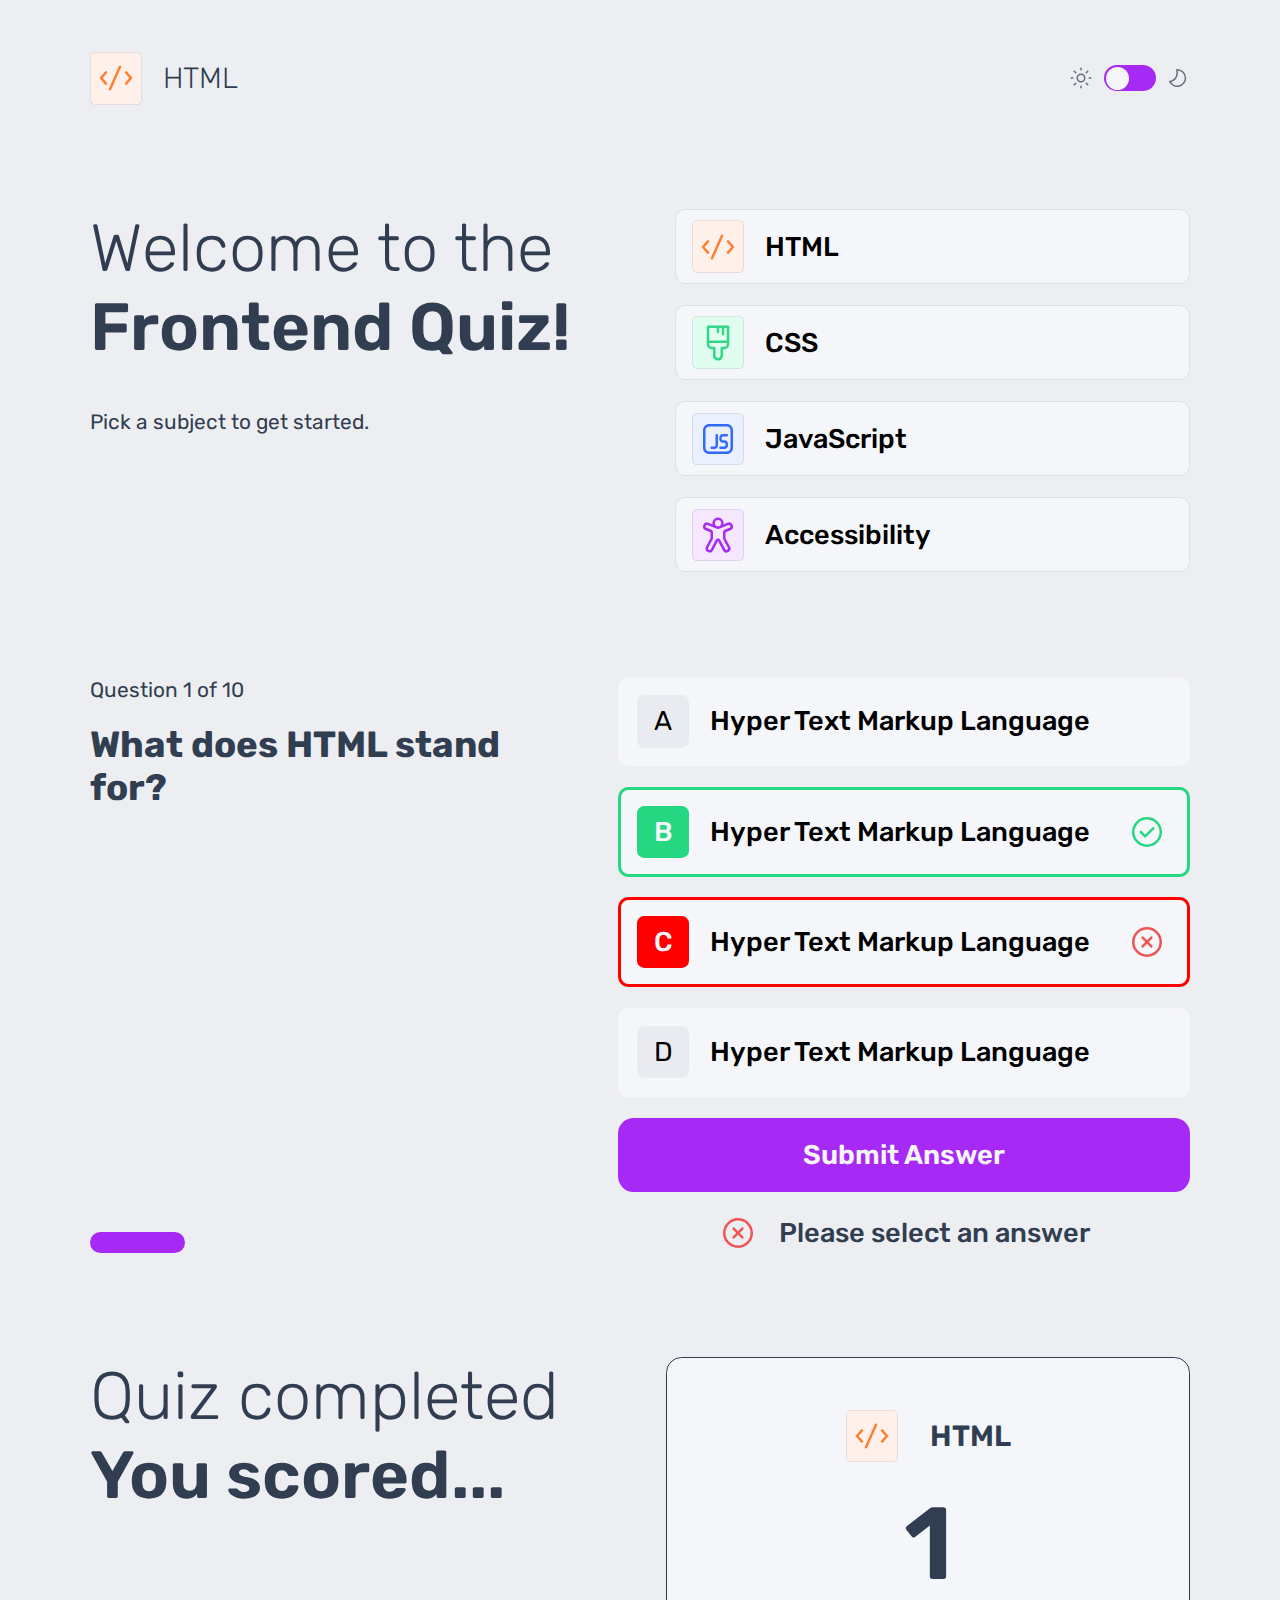
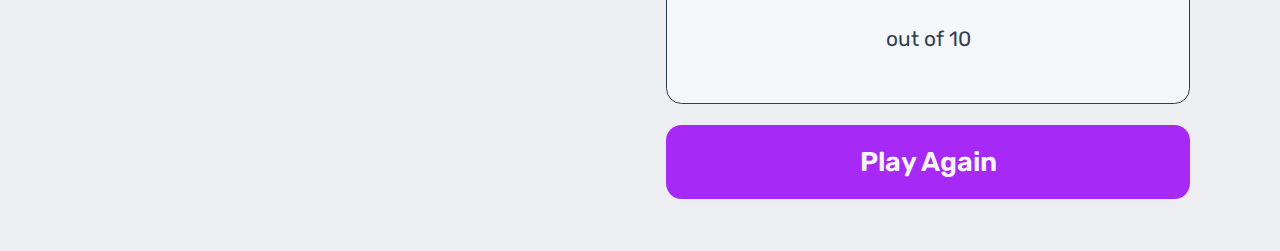
==== commit 1b80a8a8: "add all layouts and popups" ====
--- a/index.html
+++ b/index.html
@@ -67,7 +67,7 @@
         <span></span>
       </div>
     </div>
-    <div class="quiz__options">
+    <div class="quiz__options submit-popup">
       <button class="quiz__options__option box">
         <span class="variant">A</span>
         <h4>Hyper Text Markup Language</h4>
@@ -87,6 +87,10 @@
         <h4>Hyper Text Markup Language</h4>
       </button>
       <button class="btn">Submit Answer</button>
+      <h4 class="submitPopup">
+        <img src="assets/icons/icon-incorrect.svg" alt="please-submit">
+        Please select an answer
+      </h4>
     </div>
     </article>
     <!--Result-->
--- a/compiled/styles.css
+++ b/compiled/styles.css
@@ -1 +1 @@
-@import"https://fonts.googleapis.com/css2?family=Rubik:ital,wght@0,300..900;1,300..900&display=swap";*{font-size:65.2%;box-sizing:border-box;padding:0;margin:0;font-family:"Rubik",sans-serif;-webkit-tap-highlight-color:rgba(0,0,0,0)}h1{font-size:clamp(2.4rem,3vw,2.8rem)}h2{font-size:clamp(4rem,6vw,6.4rem)}h3{font-size:clamp(3rem,3vw,3.5rem)}h4{font-size:clamp(2.6rem,2vw,2.6rem)}button{font-size:clamp(2.6rem,2vw,2.6rem)}p{font-size:2rem}input{font-size:2rem}select{font-size:2rem}option{font-size:2rem}span{font-size:inherit}h1,h2{font-weight:300}h4{font-weight:500}.icon-html{background-color:#fff1e9}.icon-css{background-color:#e0fdef}.icon-js{background-color:#ebf0ff}.icon-accessibility{background-color:#f6e7ff}.icon-html,.icon-css,.icon-js,.icon-accessibility{padding:.5rem;border-radius:.5rem;border:1px dotted rgba(98,108,127,.3)}.header{display:flex;justify-content:space-between;padding-inline:5%;padding-block:2rem}.header figure{display:flex;align-items:center;gap:2rem}.header__switcher{display:flex;align-items:center;gap:1rem}.header__switcher__toggleWrapper{width:5rem;height:2.5rem;background-color:#a729f5;border-radius:5rem;position:relative}.header__switcher__toggleWrapper__checkbox{opacity:0;position:absolute;inset:0;z-index:1;cursor:pointer}.header__switcher__toggleWrapper__toggle{height:85%;width:45%;border-radius:5rem;background-color:#f4f6fa;display:block;position:absolute;inset:.2rem auto .2rem .2rem}.header__switcher__toggleWrapper:has(.header__switcher__toggleWrapper__checkbox:checked) .header__switcher__toggleWrapper__toggle{inset:.2rem .2rem .2rem auto}@media(min-width: 765px){.header{padding-inline:7%;padding-block:5rem}}@media(min-width: 1450px){.header{padding-inline:12%}}.menu{padding-inline:5%;display:flex;align-items:center;flex-direction:row;align-items:start;gap:10rem}.menu div{display:flex;align-items:center;flex-direction:row;align-items:start;gap:4rem;flex-direction:column;width:-moz-fit-content;width:fit-content}.menu div h2 span{font-weight:600}.menu aside{display:flex;align-items:center;flex-direction:column;align-items:stretch;gap:2rem;flex-grow:1}.menu aside button{display:flex;align-items:center;flex-direction:_;align-items:center;gap:2rem;padding:1rem 1.5rem;border-radius:1rem;background-color:#f4f6fa;cursor:pointer;border:1px dotted rgba(98,108,127,.3)}@media(min-width: 765px){.menu{padding-inline:7%;padding-block:5rem}}@media(min-width: 1450px){.menu{padding-inline:12%}}.quiz{padding-inline:5%;display:grid;grid-template-columns:1fr 1.2fr;gap:5rem}.quiz__left{display:flex;align-items:center;flex-direction:column;align-items:start;gap:_;justify-content:space-between}.quiz__left__content{display:flex;align-items:center;flex-direction:column;align-items:start;gap:2rem}.quiz__left__progress-bar{width:100%;height:2rem;display:grid;grid-template-columns:1fr}.quiz__left__progress-bar span{width:20%;background-color:#a729f5;border-radius:1rem}.quiz__options{display:grid;grid-template-columns:1fr;gap:2rem}.quiz__options__option{display:flex;align-items:center;flex-direction:_;align-items:center;gap:2rem;padding:1.5rem;border-radius:1rem;cursor:pointer;border:3px solid rgba(0,0,0,0);transition:.3s;background-color:#f4f6fa}.quiz__options__option .variant{width:5rem;aspect-ratio:1/1;display:flex;align-items:center;flex-direction:_;align-items:center;gap:_;justify-content:center;border-radius:.7rem;background-color:rgba(229,231,235,.7)}.quiz__options__option h4{font-weight:500}.quiz__options__option:hover,.quiz__options__option:focus{border-color:#a729f5}.quiz__options__option:hover .variant,.quiz__options__option:focus .variant{background:rgba(167,41,245,.1);color:#a729f5;font-weight:500}.quiz__options__option:focus .variant{background:#a729f5;color:#f4f6fa}.quiz__options .correct,.quiz__options .incorrect{border-color:#26d782;gap:2rem;position:relative}.quiz__options .correct span,.quiz__options .incorrect span{background:#26d782;color:#f4f6fa;font-weight:500}.quiz__options .correct img,.quiz__options .incorrect img{position:absolute;inset:50% 2rem auto auto;transform:translateY(-50%)}.quiz__options .incorrect{border-color:red}.quiz__options .incorrect span{background-color:red}@media(min-width: 765px){.quiz{padding-inline:7%;padding-block:5rem}}@media(min-width: 1450px){.quiz{padding-inline:12%}}.result{padding-inline:5%;display:grid;grid-template-columns:1fr 1fr;gap:5rem}.result__heading span{font-weight:600}.result__body{display:grid;gap:2rem}.result__body__content{border:1px solid;padding-block:5rem;display:flex;align-items:center;flex-direction:column;align-items:center;gap:2rem;border-radius:1.5rem}.result__body__content figure{display:flex;align-items:center;flex-direction:_;align-items:center;gap:3rem}.result__body__content figure figcaption h1{font-weight:600}.result__body__content h2{font-weight:600;font-size:clamp(3rem,8vw,10rem)}@media(min-width: 765px){.result{padding-inline:7%;padding-block:5rem}}@media(min-width: 1450px){.result{padding-inline:12%}}body{background-color:rgba(229,231,235,.7);color:#313e51}body .box{background-color:#f4f6fa}.dark{background-color:#313e51;color:#f4f6fa}.dark .box{background-color:#3b4d66;color:#f4f6fa}.dark .box:hover .variant{background-color:rgba(167,41,245,.5);color:#f4f6fa}.dark .box:focus .variant{background:#a729f5;color:#f4f6fa}.dark .box .variant{background-color:#f4f6fa;color:#313e51}.btn{padding-block:2rem;color:#f4f6fa;background-color:#a729f5;border-radius:1.5rem;cursor:pointer;border:none;font-weight:600}.btn:hover{opacity:.8}.btn:active{opacity:.5}/*# sourceMappingURL=styles.css.map */+@import"https://fonts.googleapis.com/css2?family=Rubik:ital,wght@0,300..900;1,300..900&display=swap";*{font-size:65.2%;box-sizing:border-box;padding:0;margin:0;font-family:"Rubik",sans-serif;-webkit-tap-highlight-color:rgba(0,0,0,0)}h1{font-size:clamp(2.4rem,3vw,2.8rem)}h2{font-size:clamp(4rem,6vw,6.4rem)}h3{font-size:clamp(3rem,3vw,3.5rem)}h4{font-size:clamp(2.6rem,2vw,2.6rem)}button{font-size:clamp(2.6rem,2vw,2.6rem)}p{font-size:2rem}input{font-size:2rem}select{font-size:2rem}option{font-size:2rem}span{font-size:inherit}h1,h2{font-weight:300}h4{font-weight:500}.icon-html{background-color:#fff1e9}.icon-css{background-color:#e0fdef}.icon-js{background-color:#ebf0ff}.icon-accessibility{background-color:#f6e7ff}.icon-html,.icon-css,.icon-js,.icon-accessibility{padding:.5rem;border-radius:.5rem;border:1px dotted rgba(98,108,127,.3)}.header{display:flex;justify-content:space-between;padding-inline:5%;padding-block:2rem}.header figure{display:flex;align-items:center;gap:2rem}.header__switcher{display:flex;align-items:center;gap:1rem}.header__switcher__toggleWrapper{width:5rem;height:2.5rem;background-color:#a729f5;border-radius:5rem;position:relative}.header__switcher__toggleWrapper__checkbox{opacity:0;position:absolute;inset:0;z-index:1;cursor:pointer}.header__switcher__toggleWrapper__toggle{height:85%;width:45%;border-radius:5rem;background-color:#f4f6fa;display:block;position:absolute;inset:.2rem auto .2rem .2rem}.header__switcher__toggleWrapper:has(.header__switcher__toggleWrapper__checkbox:checked) .header__switcher__toggleWrapper__toggle{inset:.2rem .2rem .2rem auto}@media(min-width: 765px){.header{padding-inline:7%;padding-block:5rem}}@media(min-width: 1450px){.header{padding-inline:12%}}.menu{padding-inline:5%;display:flex;align-items:center;flex-direction:row;align-items:start;gap:10rem}.menu div{display:flex;align-items:center;flex-direction:row;align-items:start;gap:4rem;flex-direction:column;width:-moz-fit-content;width:fit-content}.menu div h2 span{font-weight:600}.menu aside{display:flex;align-items:center;flex-direction:column;align-items:stretch;gap:2rem;flex-grow:1}.menu aside button{display:flex;align-items:center;flex-direction:_;align-items:center;gap:2rem;padding:1rem 1.5rem;border-radius:1rem;background-color:#f4f6fa;cursor:pointer;border:1px dotted rgba(98,108,127,.3)}@media(min-width: 765px){.menu{padding-inline:7%;padding-block:5rem}}@media(min-width: 1450px){.menu{padding-inline:12%}}.quiz{padding-inline:5%;display:grid;grid-template-columns:1fr 1.2fr;gap:5rem}.quiz__left{display:flex;align-items:center;flex-direction:column;align-items:start;gap:_;justify-content:space-between}.quiz__left__content{display:flex;align-items:center;flex-direction:column;align-items:start;gap:2rem}.quiz__left__progress-bar{width:100%;height:2rem;display:grid;grid-template-columns:1fr}.quiz__left__progress-bar span{width:20%;background-color:#a729f5;border-radius:1rem}.quiz__options{display:grid;grid-template-columns:1fr;gap:2rem}.quiz__options__option{display:flex;align-items:center;flex-direction:_;align-items:center;gap:2rem;padding:1.5rem;border-radius:1rem;cursor:pointer;border:3px solid rgba(0,0,0,0);transition:.3s;background-color:#f4f6fa}.quiz__options__option .variant{width:5rem;aspect-ratio:1/1;display:flex;align-items:center;flex-direction:_;align-items:center;gap:_;justify-content:center;border-radius:.7rem;background-color:rgba(229,231,235,.7)}.quiz__options__option h4{font-weight:500}.quiz__options__option:hover,.quiz__options__option:focus{border-color:#a729f5}.quiz__options__option:hover .variant,.quiz__options__option:focus .variant{background:rgba(167,41,245,.1);color:#a729f5;font-weight:500}.quiz__options__option:focus .variant{background:#a729f5;color:#f4f6fa}.quiz__options .correct,.quiz__options .incorrect{border-color:#26d782;gap:2rem;position:relative}.quiz__options .correct span,.quiz__options .incorrect span{background:#26d782;color:#f4f6fa;font-weight:500}.quiz__options .correct img,.quiz__options .incorrect img{position:absolute;inset:50% 2rem auto auto;transform:translateY(-50%)}.quiz__options .incorrect{border-color:red}.quiz__options .incorrect span{background-color:red}.quiz__options .submitPopup{display:flex;align-items:center;flex-direction:_;align-items:center;gap:2rem;justify-content:center}@media(min-width: 765px){.quiz{padding-inline:7%;padding-block:5rem}}@media(min-width: 1450px){.quiz{padding-inline:12%}}.result{padding-inline:5%;display:grid;grid-template-columns:1fr 1fr;gap:5rem}.result__heading span{font-weight:600}.result__body{display:grid;gap:2rem}.result__body__content{border:1px solid;padding-block:5rem;display:flex;align-items:center;flex-direction:column;align-items:center;gap:2rem;border-radius:1.5rem}.result__body__content figure{display:flex;align-items:center;flex-direction:_;align-items:center;gap:3rem}.result__body__content figure figcaption h1{font-weight:600}.result__body__content h2{font-weight:600;font-size:clamp(3rem,8vw,10rem)}@media(min-width: 765px){.result{padding-inline:7%;padding-block:5rem}}@media(min-width: 1450px){.result{padding-inline:12%}}body{background-color:rgba(229,231,235,.7);color:#313e51}body .box{background-color:#f4f6fa}.dark{background-color:#313e51;color:#f4f6fa}.dark .box{background-color:#3b4d66;color:#f4f6fa}.dark .box:hover .variant{background-color:rgba(167,41,245,.5);color:#f4f6fa}.dark .box:focus .variant{background:#a729f5;color:#f4f6fa}.dark .box .variant{background-color:#f4f6fa;color:#313e51}.btn{padding-block:2rem;color:#f4f6fa;background-color:#a729f5;border-radius:1.5rem;cursor:pointer;border:none;font-weight:600}.btn:hover{opacity:.8}.btn:active{opacity:.5}/*# sourceMappingURL=styles.css.map */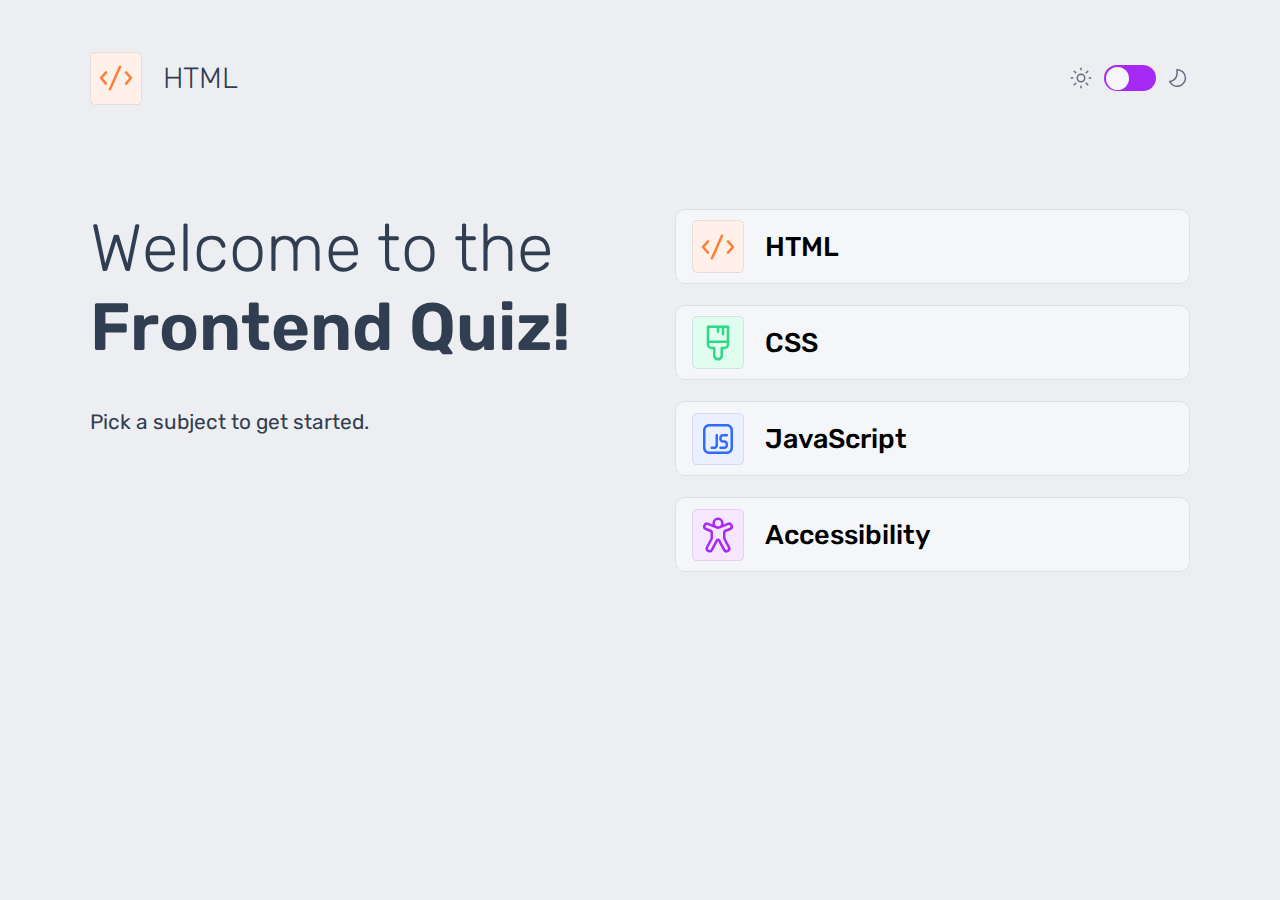
==== commit 8fe32b63: "made invisible some elements" ====
--- a/index.html
+++ b/index.html
@@ -55,7 +55,7 @@
     </aside>
     </article>
     <!--Quiz-->
-    <article class="quiz">
+    <article class="quiz invisible">
     <div class="quiz__left">
       <div class="quiz__left__content">
         <p>
@@ -94,7 +94,7 @@
     </div>
     </article>
     <!--Result-->
-    <article class="result">
+    <article class="result invisible">
       <h2 class="result__heading">
         Quiz completed <br>
         <span>You scored...</span>
--- a/compiled/styles.css
+++ b/compiled/styles.css
@@ -1 +1 @@
-@import"https://fonts.googleapis.com/css2?family=Rubik:ital,wght@0,300..900;1,300..900&display=swap";*{font-size:65.2%;box-sizing:border-box;padding:0;margin:0;font-family:"Rubik",sans-serif;-webkit-tap-highlight-color:rgba(0,0,0,0)}h1{font-size:clamp(2.4rem,3vw,2.8rem)}h2{font-size:clamp(4rem,6vw,6.4rem)}h3{font-size:clamp(3rem,3vw,3.5rem)}h4{font-size:clamp(2.6rem,2vw,2.6rem)}button{font-size:clamp(2.6rem,2vw,2.6rem)}p{font-size:2rem}input{font-size:2rem}select{font-size:2rem}option{font-size:2rem}span{font-size:inherit}h1,h2{font-weight:300}h4{font-weight:500}.icon-html{background-color:#fff1e9}.icon-css{background-color:#e0fdef}.icon-js{background-color:#ebf0ff}.icon-accessibility{background-color:#f6e7ff}.icon-html,.icon-css,.icon-js,.icon-accessibility{padding:.5rem;border-radius:.5rem;border:1px dotted rgba(98,108,127,.3)}.header{display:flex;justify-content:space-between;padding-inline:5%;padding-block:2rem}.header figure{display:flex;align-items:center;gap:2rem}.header__switcher{display:flex;align-items:center;gap:1rem}.header__switcher__toggleWrapper{width:5rem;height:2.5rem;background-color:#a729f5;border-radius:5rem;position:relative}.header__switcher__toggleWrapper__checkbox{opacity:0;position:absolute;inset:0;z-index:1;cursor:pointer}.header__switcher__toggleWrapper__toggle{height:85%;width:45%;border-radius:5rem;background-color:#f4f6fa;display:block;position:absolute;inset:.2rem auto .2rem .2rem}.header__switcher__toggleWrapper:has(.header__switcher__toggleWrapper__checkbox:checked) .header__switcher__toggleWrapper__toggle{inset:.2rem .2rem .2rem auto}@media(min-width: 765px){.header{padding-inline:7%;padding-block:5rem}}@media(min-width: 1450px){.header{padding-inline:12%}}.menu{padding-inline:5%;display:flex;align-items:center;flex-direction:row;align-items:start;gap:10rem}.menu div{display:flex;align-items:center;flex-direction:row;align-items:start;gap:4rem;flex-direction:column;width:-moz-fit-content;width:fit-content}.menu div h2 span{font-weight:600}.menu aside{display:flex;align-items:center;flex-direction:column;align-items:stretch;gap:2rem;flex-grow:1}.menu aside button{display:flex;align-items:center;flex-direction:_;align-items:center;gap:2rem;padding:1rem 1.5rem;border-radius:1rem;background-color:#f4f6fa;cursor:pointer;border:1px dotted rgba(98,108,127,.3)}@media(min-width: 765px){.menu{padding-inline:7%;padding-block:5rem}}@media(min-width: 1450px){.menu{padding-inline:12%}}.quiz{padding-inline:5%;display:grid;grid-template-columns:1fr 1.2fr;gap:5rem}.quiz__left{display:flex;align-items:center;flex-direction:column;align-items:start;gap:_;justify-content:space-between}.quiz__left__content{display:flex;align-items:center;flex-direction:column;align-items:start;gap:2rem}.quiz__left__progress-bar{width:100%;height:2rem;display:grid;grid-template-columns:1fr}.quiz__left__progress-bar span{width:20%;background-color:#a729f5;border-radius:1rem}.quiz__options{display:grid;grid-template-columns:1fr;gap:2rem}.quiz__options__option{display:flex;align-items:center;flex-direction:_;align-items:center;gap:2rem;padding:1.5rem;border-radius:1rem;cursor:pointer;border:3px solid rgba(0,0,0,0);transition:.3s;background-color:#f4f6fa}.quiz__options__option .variant{width:5rem;aspect-ratio:1/1;display:flex;align-items:center;flex-direction:_;align-items:center;gap:_;justify-content:center;border-radius:.7rem;background-color:rgba(229,231,235,.7)}.quiz__options__option h4{font-weight:500}.quiz__options__option:hover,.quiz__options__option:focus{border-color:#a729f5}.quiz__options__option:hover .variant,.quiz__options__option:focus .variant{background:rgba(167,41,245,.1);color:#a729f5;font-weight:500}.quiz__options__option:focus .variant{background:#a729f5;color:#f4f6fa}.quiz__options .correct,.quiz__options .incorrect{border-color:#26d782;gap:2rem;position:relative}.quiz__options .correct span,.quiz__options .incorrect span{background:#26d782;color:#f4f6fa;font-weight:500}.quiz__options .correct img,.quiz__options .incorrect img{position:absolute;inset:50% 2rem auto auto;transform:translateY(-50%)}.quiz__options .incorrect{border-color:red}.quiz__options .incorrect span{background-color:red}.quiz__options .submitPopup{display:flex;align-items:center;flex-direction:_;align-items:center;gap:2rem;justify-content:center}@media(min-width: 765px){.quiz{padding-inline:7%;padding-block:5rem}}@media(min-width: 1450px){.quiz{padding-inline:12%}}.result{padding-inline:5%;display:grid;grid-template-columns:1fr 1fr;gap:5rem}.result__heading span{font-weight:600}.result__body{display:grid;gap:2rem}.result__body__content{border:1px solid;padding-block:5rem;display:flex;align-items:center;flex-direction:column;align-items:center;gap:2rem;border-radius:1.5rem}.result__body__content figure{display:flex;align-items:center;flex-direction:_;align-items:center;gap:3rem}.result__body__content figure figcaption h1{font-weight:600}.result__body__content h2{font-weight:600;font-size:clamp(3rem,8vw,10rem)}@media(min-width: 765px){.result{padding-inline:7%;padding-block:5rem}}@media(min-width: 1450px){.result{padding-inline:12%}}body{background-color:rgba(229,231,235,.7);color:#313e51}body .box{background-color:#f4f6fa}.dark{background-color:#313e51;color:#f4f6fa}.dark .box{background-color:#3b4d66;color:#f4f6fa}.dark .box:hover .variant{background-color:rgba(167,41,245,.5);color:#f4f6fa}.dark .box:focus .variant{background:#a729f5;color:#f4f6fa}.dark .box .variant{background-color:#f4f6fa;color:#313e51}.btn{padding-block:2rem;color:#f4f6fa;background-color:#a729f5;border-radius:1.5rem;cursor:pointer;border:none;font-weight:600}.btn:hover{opacity:.8}.btn:active{opacity:.5}/*# sourceMappingURL=styles.css.map */+@import"https://fonts.googleapis.com/css2?family=Rubik:ital,wght@0,300..900;1,300..900&display=swap";*{font-size:65.2%;box-sizing:border-box;padding:0;margin:0;font-family:"Rubik",sans-serif;-webkit-tap-highlight-color:rgba(0,0,0,0)}h1{font-size:clamp(2.4rem,3vw,2.8rem)}h2{font-size:clamp(4rem,6vw,6.4rem)}h3{font-size:clamp(3rem,3vw,3.5rem)}h4{font-size:clamp(2.6rem,2vw,2.6rem)}button{font-size:clamp(2.6rem,2vw,2.6rem)}p{font-size:2rem}input{font-size:2rem}select{font-size:2rem}option{font-size:2rem}span{font-size:inherit}h1,h2{font-weight:300}h4{font-weight:500}.icon-html{background-color:#fff1e9}.icon-css{background-color:#e0fdef}.icon-js{background-color:#ebf0ff}.icon-accessibility{background-color:#f6e7ff}.icon-html,.icon-css,.icon-js,.icon-accessibility{padding:.5rem;border-radius:.5rem;border:1px dotted rgba(98,108,127,.3)}.header{display:flex;justify-content:space-between;padding-inline:5%;padding-block:2rem}.header figure{display:flex;align-items:center;gap:2rem}.header__switcher{display:flex;align-items:center;gap:1rem}.header__switcher__toggleWrapper{width:5rem;height:2.5rem;background-color:#a729f5;border-radius:5rem;position:relative}.header__switcher__toggleWrapper__checkbox{opacity:0;position:absolute;inset:0;z-index:1;cursor:pointer}.header__switcher__toggleWrapper__toggle{height:85%;width:45%;border-radius:5rem;background-color:#f4f6fa;display:block;position:absolute;inset:.2rem auto .2rem .2rem}.header__switcher__toggleWrapper:has(.header__switcher__toggleWrapper__checkbox:checked) .header__switcher__toggleWrapper__toggle{inset:.2rem .2rem .2rem auto}@media(min-width: 765px){.header{padding-inline:7%;padding-block:5rem}}@media(min-width: 1450px){.header{padding-inline:12%}}.menu{padding-inline:5%;display:flex;align-items:center;flex-direction:row;align-items:start;gap:10rem}.menu div{display:flex;align-items:center;flex-direction:row;align-items:start;gap:4rem;flex-direction:column;width:-moz-fit-content;width:fit-content}.menu div h2 span{font-weight:600}.menu aside{display:flex;align-items:center;flex-direction:column;align-items:stretch;gap:2rem;flex-grow:1}.menu aside button{display:flex;align-items:center;flex-direction:_;align-items:center;gap:2rem;padding:1rem 1.5rem;border-radius:1rem;background-color:#f4f6fa;cursor:pointer;border:1px dotted rgba(98,108,127,.3)}.invisible{display:none}@media(min-width: 765px){.menu{padding-inline:7%;padding-block:5rem}}@media(min-width: 1450px){.menu{padding-inline:12%}}.quiz{padding-inline:5%;display:grid;grid-template-columns:1fr 1.2fr;gap:5rem}.quiz__left{display:flex;align-items:center;flex-direction:column;align-items:start;gap:_;justify-content:space-between}.quiz__left__content{display:flex;align-items:center;flex-direction:column;align-items:start;gap:2rem}.quiz__left__progress-bar{width:100%;height:2rem;display:grid;grid-template-columns:1fr}.quiz__left__progress-bar span{width:20%;background-color:#a729f5;border-radius:1rem}.quiz__options{display:grid;grid-template-columns:1fr;gap:2rem}.quiz__options__option{display:flex;align-items:center;flex-direction:_;align-items:center;gap:2rem;padding:1.5rem;border-radius:1rem;cursor:pointer;border:3px solid rgba(0,0,0,0);transition:.3s;background-color:#f4f6fa}.quiz__options__option .variant{width:5rem;aspect-ratio:1/1;display:flex;align-items:center;flex-direction:_;align-items:center;gap:_;justify-content:center;border-radius:.7rem;background-color:rgba(229,231,235,.7)}.quiz__options__option h4{font-weight:500}.quiz__options__option:hover,.quiz__options__option:focus{border-color:#a729f5}.quiz__options__option:hover .variant,.quiz__options__option:focus .variant{background:rgba(167,41,245,.1);color:#a729f5;font-weight:500}.quiz__options__option:focus .variant{background:#a729f5;color:#f4f6fa}.quiz__options .correct,.quiz__options .incorrect{border-color:#26d782;gap:2rem;position:relative}.quiz__options .correct span,.quiz__options .incorrect span{background:#26d782;color:#f4f6fa;font-weight:500}.quiz__options .correct img,.quiz__options .incorrect img{position:absolute;inset:50% 2rem auto auto;transform:translateY(-50%)}.quiz__options .incorrect{border-color:red}.quiz__options .incorrect span{background-color:red}.quiz__options .submitPopup{display:flex;align-items:center;flex-direction:_;align-items:center;gap:2rem;justify-content:center;color:red;font-weight:400}.invisible{display:none}@media(min-width: 765px){.quiz{padding-inline:7%;padding-block:5rem}}@media(min-width: 1450px){.quiz{padding-inline:12%}}.result{padding-inline:5%;display:grid;grid-template-columns:1fr 1fr;gap:5rem}.result__heading span{font-weight:600}.result__body{display:grid;gap:2rem}.result__body__content{border:1px solid;padding-block:5rem;display:flex;align-items:center;flex-direction:column;align-items:center;gap:2rem;border-radius:1.5rem}.result__body__content figure{display:flex;align-items:center;flex-direction:_;align-items:center;gap:3rem}.result__body__content figure figcaption h1{font-weight:600}.result__body__content h2{font-weight:600;font-size:clamp(3rem,8vw,10rem)}.invisible{display:none}@media(min-width: 765px){.result{padding-inline:7%;padding-block:5rem}}@media(min-width: 1450px){.result{padding-inline:12%}}body{background-color:rgba(229,231,235,.7);color:#313e51}body .box{background-color:#f4f6fa}.dark{background-color:#313e51;color:#f4f6fa}.dark .box{background-color:#3b4d66;color:#f4f6fa}.dark .box:hover .variant{background-color:rgba(167,41,245,.5);color:#f4f6fa}.dark .box:focus .variant{background:#a729f5;color:#f4f6fa}.dark .box .variant{background-color:#f4f6fa;color:#313e51}.btn{padding-block:2rem;color:#f4f6fa;background-color:#a729f5;border-radius:1.5rem;cursor:pointer;border:none;font-weight:600}.btn:hover{opacity:.8}.btn:active{opacity:.5}/*# sourceMappingURL=styles.css.map */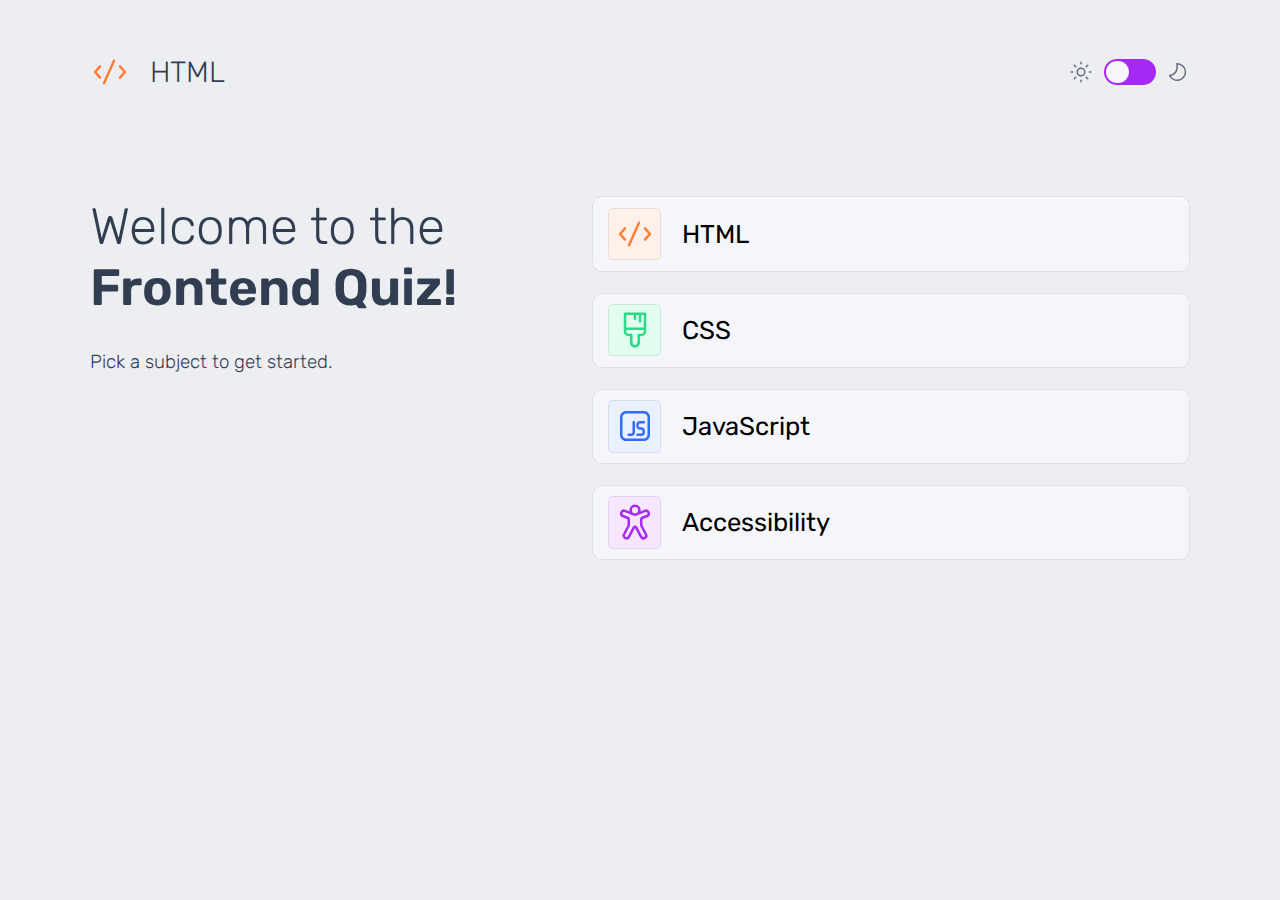
==== commit b6b37fb3: "the project is finished" ====
--- a/index.html
+++ b/index.html
@@ -9,7 +9,7 @@
 <body>
   <header class="header">
     <figure>
-      <img src="assets/icons/icon-html.svg" alt="html" class="icon-html" draggable="false">
+      <img src="assets/icons/icon-html.svg" alt="html"  draggable="false">
       <figcaption>
         <h1>HTML</h1>
       </figcaption>
@@ -36,84 +36,25 @@
         </p>
       </div>
     <aside>
-      <button class="box">
+      <button class="box" data-value="HTML">
         <img src="assets/icons/icon-html.svg" alt="html" class="icon-html">
         <h4>HTML</h4>
       </button>
-      <button  class="box">
+      <button class="box" data-value="CSS">
         <img src="assets/icons/icon-css.svg" alt="css" class="icon-css">
         <h4>CSS</h4>
       </button>
-      <button  class="box">
+      <button class="box" data-value="JavaScript">
         <img src="assets/icons/icon-js.svg" alt="js" class="icon-js">
         <h4>JavaScript</h4>
       </button>
-      <button  class="box">
+      <button class="box" data-value="Accessibility">
         <img src="assets/icons/icon-accessibility.svg" alt="accessibility" class="icon-accessibility">
         <h4>Accessibility</h4>
       </button>
     </aside>
-    </article>
-    <!--Quiz-->
-    <article class="quiz invisible">
-    <div class="quiz__left">
-      <div class="quiz__left__content">
-        <p>
-          Question <span>1</span> of <span>10</span>
-        </p>
-        <h3>What does HTML stand for?</h3>
-      </div>
-      <div class="quiz__left__progress-bar">
-        <span></span>
-      </div>
-    </div>
-    <div class="quiz__options submit-popup">
-      <button class="quiz__options__option box">
-        <span class="variant">A</span>
-        <h4>Hyper Text Markup Language</h4>
-      </button>
-      <button class="quiz__options__option box correct">
-        <span class="variant">B</span>
-        <h4>Hyper Text Markup Language</h4>
-        <img src="assets/icons/icon-correct.svg" alt="correct">
-      </button>
-      <button class="quiz__options__option box incorrect">
-        <span class="variant">C</span>
-        <h4>Hyper Text Markup Language</h4>
-        <img src="assets/icons/icon-incorrect.svg" alt="">
-      </button>
-      <button class="quiz__options__option box">
-        <span class="variant">D</span>
-        <h4>Hyper Text Markup Language</h4>
-      </button>
-      <button class="btn">Submit Answer</button>
-      <h4 class="submitPopup">
-        <img src="assets/icons/icon-incorrect.svg" alt="please-submit">
-        Please select an answer
-      </h4>
-    </div>
-    </article>
-    <!--Result-->
-    <article class="result invisible">
-      <h2 class="result__heading">
-        Quiz completed <br>
-        <span>You scored...</span>
-      </h2>
-      <aside class="result__body">
-        <div class="result__body__content box">
-          <figure>
-            <img src="assets/icons/icon-html.svg" alt="html" class="icon-html" draggable="false">
-            <figcaption>
-              <h1>HTML</h1>
-            </figcaption>
-          </figure>
-          <h2>1</h2>
-          <p>out of <span>10</span></p>
-        </div>
-        <button class="btn">Play Again</button>
-      </aside>
-    </article>
   </main>
-  <script type="module" src="./js/main.js"></script>
+  <script src="js/utils/switcher.js"></script>
+  <script type="module" src="js/menu.js"></script>
 </body>
 </html>--- a/compiled/styles.css
+++ b/compiled/styles.css
@@ -1 +1 @@
-@import"https://fonts.googleapis.com/css2?family=Rubik:ital,wght@0,300..900;1,300..900&display=swap";*{font-size:65.2%;box-sizing:border-box;padding:0;margin:0;font-family:"Rubik",sans-serif;-webkit-tap-highlight-color:rgba(0,0,0,0)}h1{font-size:clamp(2.4rem,3vw,2.8rem)}h2{font-size:clamp(4rem,6vw,6.4rem)}h3{font-size:clamp(3rem,3vw,3.5rem)}h4{font-size:clamp(2.6rem,2vw,2.6rem)}button{font-size:clamp(2.6rem,2vw,2.6rem)}p{font-size:2rem}input{font-size:2rem}select{font-size:2rem}option{font-size:2rem}span{font-size:inherit}h1,h2{font-weight:300}h4{font-weight:500}.icon-html{background-color:#fff1e9}.icon-css{background-color:#e0fdef}.icon-js{background-color:#ebf0ff}.icon-accessibility{background-color:#f6e7ff}.icon-html,.icon-css,.icon-js,.icon-accessibility{padding:.5rem;border-radius:.5rem;border:1px dotted rgba(98,108,127,.3)}.header{display:flex;justify-content:space-between;padding-inline:5%;padding-block:2rem}.header figure{display:flex;align-items:center;gap:2rem}.header__switcher{display:flex;align-items:center;gap:1rem}.header__switcher__toggleWrapper{width:5rem;height:2.5rem;background-color:#a729f5;border-radius:5rem;position:relative}.header__switcher__toggleWrapper__checkbox{opacity:0;position:absolute;inset:0;z-index:1;cursor:pointer}.header__switcher__toggleWrapper__toggle{height:85%;width:45%;border-radius:5rem;background-color:#f4f6fa;display:block;position:absolute;inset:.2rem auto .2rem .2rem}.header__switcher__toggleWrapper:has(.header__switcher__toggleWrapper__checkbox:checked) .header__switcher__toggleWrapper__toggle{inset:.2rem .2rem .2rem auto}@media(min-width: 765px){.header{padding-inline:7%;padding-block:5rem}}@media(min-width: 1450px){.header{padding-inline:12%}}.menu{padding-inline:5%;display:flex;align-items:center;flex-direction:row;align-items:start;gap:10rem}.menu div{display:flex;align-items:center;flex-direction:row;align-items:start;gap:4rem;flex-direction:column;width:-moz-fit-content;width:fit-content}.menu div h2 span{font-weight:600}.menu aside{display:flex;align-items:center;flex-direction:column;align-items:stretch;gap:2rem;flex-grow:1}.menu aside button{display:flex;align-items:center;flex-direction:_;align-items:center;gap:2rem;padding:1rem 1.5rem;border-radius:1rem;background-color:#f4f6fa;cursor:pointer;border:1px dotted rgba(98,108,127,.3)}.invisible{display:none}@media(min-width: 765px){.menu{padding-inline:7%;padding-block:5rem}}@media(min-width: 1450px){.menu{padding-inline:12%}}.quiz{padding-inline:5%;display:grid;grid-template-columns:1fr 1.2fr;gap:5rem}.quiz__left{display:flex;align-items:center;flex-direction:column;align-items:start;gap:_;justify-content:space-between}.quiz__left__content{display:flex;align-items:center;flex-direction:column;align-items:start;gap:2rem}.quiz__left__progress-bar{width:100%;height:2rem;display:grid;grid-template-columns:1fr}.quiz__left__progress-bar span{width:20%;background-color:#a729f5;border-radius:1rem}.quiz__options{display:grid;grid-template-columns:1fr;gap:2rem}.quiz__options__option{display:flex;align-items:center;flex-direction:_;align-items:center;gap:2rem;padding:1.5rem;border-radius:1rem;cursor:pointer;border:3px solid rgba(0,0,0,0);transition:.3s;background-color:#f4f6fa}.quiz__options__option .variant{width:5rem;aspect-ratio:1/1;display:flex;align-items:center;flex-direction:_;align-items:center;gap:_;justify-content:center;border-radius:.7rem;background-color:rgba(229,231,235,.7)}.quiz__options__option h4{font-weight:500}.quiz__options__option:hover,.quiz__options__option:focus{border-color:#a729f5}.quiz__options__option:hover .variant,.quiz__options__option:focus .variant{background:rgba(167,41,245,.1);color:#a729f5;font-weight:500}.quiz__options__option:focus .variant{background:#a729f5;color:#f4f6fa}.quiz__options .correct,.quiz__options .incorrect{border-color:#26d782;gap:2rem;position:relative}.quiz__options .correct span,.quiz__options .incorrect span{background:#26d782;color:#f4f6fa;font-weight:500}.quiz__options .correct img,.quiz__options .incorrect img{position:absolute;inset:50% 2rem auto auto;transform:translateY(-50%)}.quiz__options .incorrect{border-color:red}.quiz__options .incorrect span{background-color:red}.quiz__options .submitPopup{display:flex;align-items:center;flex-direction:_;align-items:center;gap:2rem;justify-content:center;color:red;font-weight:400}.invisible{display:none}@media(min-width: 765px){.quiz{padding-inline:7%;padding-block:5rem}}@media(min-width: 1450px){.quiz{padding-inline:12%}}.result{padding-inline:5%;display:grid;grid-template-columns:1fr 1fr;gap:5rem}.result__heading span{font-weight:600}.result__body{display:grid;gap:2rem}.result__body__content{border:1px solid;padding-block:5rem;display:flex;align-items:center;flex-direction:column;align-items:center;gap:2rem;border-radius:1.5rem}.result__body__content figure{display:flex;align-items:center;flex-direction:_;align-items:center;gap:3rem}.result__body__content figure figcaption h1{font-weight:600}.result__body__content h2{font-weight:600;font-size:clamp(3rem,8vw,10rem)}.invisible{display:none}@media(min-width: 765px){.result{padding-inline:7%;padding-block:5rem}}@media(min-width: 1450px){.result{padding-inline:12%}}body{background-color:rgba(229,231,235,.7);color:#313e51}body .box{background-color:#f4f6fa}.dark{background-color:#313e51;color:#f4f6fa}.dark .box{background-color:#3b4d66;color:#f4f6fa}.dark .box:hover .variant{background-color:rgba(167,41,245,.5);color:#f4f6fa}.dark .box:focus .variant{background:#a729f5;color:#f4f6fa}.dark .box .variant{background-color:#f4f6fa;color:#313e51}.btn{padding-block:2rem;color:#f4f6fa;background-color:#a729f5;border-radius:1.5rem;cursor:pointer;border:none;font-weight:600}.btn:hover{opacity:.8}.btn:active{opacity:.5}/*# sourceMappingURL=styles.css.map */+@import"https://fonts.googleapis.com/css2?family=Rubik:ital,wght@0,300..900;1,300..900&display=swap";*{font-size:65.2%;box-sizing:border-box;padding:0;margin:0;font-family:"Rubik",sans-serif;-webkit-tap-highlight-color:rgba(0,0,0,0)}h1{font-size:clamp(2.4rem,3vw,2.8rem);font-weight:300}h2{font-size:clamp(3.6rem,4vw,6.4rem);font-weight:300}h3{font-size:clamp(2.6rem,3vw,3.5rem);font-weight:300}h4{font-size:clamp(2rem,2vw,2.6rem);font-weight:300}button{font-size:clamp(1.8rem,2vw,2.6rem);font-weight:300}p{font-size:1.8rem;font-weight:300}select{font-size:1.8rem;font-weight:300}option{font-size:1.8rem;font-weight:300}span{font-size:inherit;font-weight:300}h1,h2{font-weight:300}h4{font-weight:400}.icon-html{background-color:#fff1e9}.icon-css{background-color:#e0fdef}.icon-js{background-color:#ebf0ff}.icon-accessibility{background-color:#f6e7ff}.icon-html,.icon-css,.icon-js,.icon-accessibility{padding:.5rem;border-radius:.5rem;border:1px dotted rgba(98,108,127,.3)}.header{display:flex;justify-content:space-between;padding-inline:5%;padding-block:2rem}.header figure{display:flex;align-items:center;gap:2rem;cursor:pointer}.header__switcher{display:flex;align-items:center;gap:1rem}.header__switcher__toggleWrapper{width:5rem;height:2.5rem;background-color:#a729f5;border-radius:5rem;position:relative}.header__switcher__toggleWrapper__checkbox{opacity:0;position:absolute;inset:0;z-index:1;cursor:pointer}.header__switcher__toggleWrapper__toggle{height:85%;width:45%;border-radius:5rem;background-color:#f4f6fa;display:block;position:absolute;inset:.2rem auto .2rem .2rem}.header__switcher__toggleWrapper:has(.header__switcher__toggleWrapper__checkbox:checked) .header__switcher__toggleWrapper__toggle{inset:.2rem .2rem .2rem auto}@media(min-width: 765px){.header{padding-inline:7%;padding-block:5rem}}@media(min-width: 1450px){.header{padding-inline:12%}}.menu{padding-inline:5%;display:grid;grid-template-columns:1fr;gap:4rem;padding-block:5rem}.menu div{display:flex;align-items:center;flex-direction:_;align-items:center;gap:2rem;flex-direction:column}.menu div h2 span{font-weight:600}.menu aside{display:flex;align-items:center;flex-direction:column;align-items:stretch;gap:2rem;flex-grow:1}.menu aside button{display:flex;align-items:center;flex-direction:_;align-items:center;gap:2rem;padding:1rem 1.5rem;border-radius:1rem;background-color:#f4f6fa;cursor:pointer;border:1px dotted rgba(98,108,127,.3)}@media(min-width: 765px){.menu{grid-template-columns:1fr 1.3fr;padding-inline:7%}.menu div{align-items:start;gap:3rem}}@media(min-width: 1450px){.menu{padding-inline:12%}}.quiz{padding-inline:5%;display:grid;grid-template-columns:1fr;gap:2rem;padding-block:4rem}.quiz__left{display:flex;align-items:center;flex-direction:column;align-items:start;gap:2rem;justify-content:space-between;padding-top:2rem}.quiz__left__content{display:flex;align-items:center;flex-direction:column;align-items:start;gap:2rem}.quiz__left__progress-bar{width:100%;height:1.5rem;display:grid;grid-template-columns:1fr;border-radius:1rem;background-color:rgba(98,108,127,.2)}.quiz__left__progress-bar span{margin:.3rem;width:20%;background-color:#a729f5;border-radius:inherit}.quiz__options{display:grid;grid-template-columns:1fr;gap:.2rem}.quiz__options__option{display:flex;align-items:center;flex-direction:_;align-items:center;gap:2rem;padding:1rem 1.5rem;border-radius:1rem;cursor:pointer;border:3px solid rgba(0,0,0,0);transition:.3s;background-color:#f4f6fa}.quiz__options__option .variant{width:5rem;aspect-ratio:1/1;display:flex;align-items:center;flex-direction:_;align-items:center;gap:_;justify-content:center;border-radius:.7rem;background-color:rgba(229,231,235,.7)}.quiz__options__option h4{font-weight:500}.quiz__options__option:hover,.quiz__options__option:focus{border-color:#a729f5}.quiz__options__option:hover .variant,.quiz__options__option:focus .variant{background:rgba(167,41,245,.1);color:#a729f5;font-weight:500}.quiz__options__option:focus .variant{background:#a729f5;color:#f4f6fa}.quiz__options button:nth-child(5){margin-top:2rem}.quiz__options .correct,.quiz__options .incorrect{border-color:#26d782;gap:2rem;position:relative;display:grid;grid-template-columns:1fr 8fr 1fr;align-items:center;justify-items:start;gap:2rem}.quiz__options .correct .variant,.quiz__options .incorrect .variant{background:#26d782;color:#f4f6fa;font-weight:500}.quiz__options .correct img,.quiz__options .incorrect img{position:absolute;inset:50% 2rem auto auto;transform:translateY(-50%)}.quiz__options .incorrect{border-color:red}.quiz__options .incorrect .variant{background-color:red}.quiz__options .submitPopup{display:flex;align-items:center;flex-direction:_;align-items:center;gap:2rem;justify-content:center;color:red;font-weight:400}.quiz__options .hidden{visibility:hidden}@media(min-width: 765px){.quiz{padding-inline:7%;grid-template-columns:1fr 1.2fr;gap:5rem}.quiz__left{height:77%}.quiz__options{gap:.5rem}}@media(min-width: 1450px){.quiz{padding-inline:12%}.quiz__left__progress-bar{height:2rem}}.result{padding-inline:5%;display:grid;grid-template-columns:1fr;gap:3rem;padding-block:5rem}.result__heading span{font-weight:600}.result__body{display:grid;gap:2rem}.result__body__content{padding-block:5rem;display:flex;align-items:center;flex-direction:column;align-items:center;gap:2rem;border-radius:1.5rem}.result__body__content figure{display:flex;align-items:center;flex-direction:_;align-items:center;gap:3rem}.result__body__content figure figcaption h1{font-weight:600}.result__body__content h2{font-weight:600;font-size:clamp(3rem,8vw,10rem)}@media(min-width: 765px){.result{padding-inline:7%;grid-template-columns:1fr 1fr}}@media(min-width: 1450px){.result{padding-inline:12%;gap:5rem}}body{background-color:rgba(229,231,235,.7);color:#313e51}body .box{background-color:#f4f6fa}.dark{background-color:#313e51;color:#f4f6fa}.dark .box{background-color:#3b4d66;color:#f4f6fa}.dark .box:hover .variant{background-color:rgba(167,41,245,.5);color:#f4f6fa}.dark .box:focus .variant{background:#a729f5;color:#f4f6fa}.dark .box .variant{background-color:#f4f6fa;color:#313e51}.dark .correct,.dark .incorrect{border-color:#26d782;gap:2rem;position:relative;display:grid;grid-template-columns:1fr 8fr 1fr;align-items:center;gap:2rem}.dark .correct .variant,.dark .incorrect .variant{background:#26d782;color:#f4f6fa;font-weight:500}.dark .incorrect{border-color:red}.dark .incorrect .variant{background-color:red}.btn{padding-block:2rem;color:#f4f6fa;background-color:#a729f5;border-radius:1.5rem;cursor:pointer;border:none;font-weight:600;-webkit-user-select:none;-moz-user-select:none;user-select:none}.btn:hover{opacity:.8}.btn:active{opacity:.5}/*# sourceMappingURL=styles.css.map */